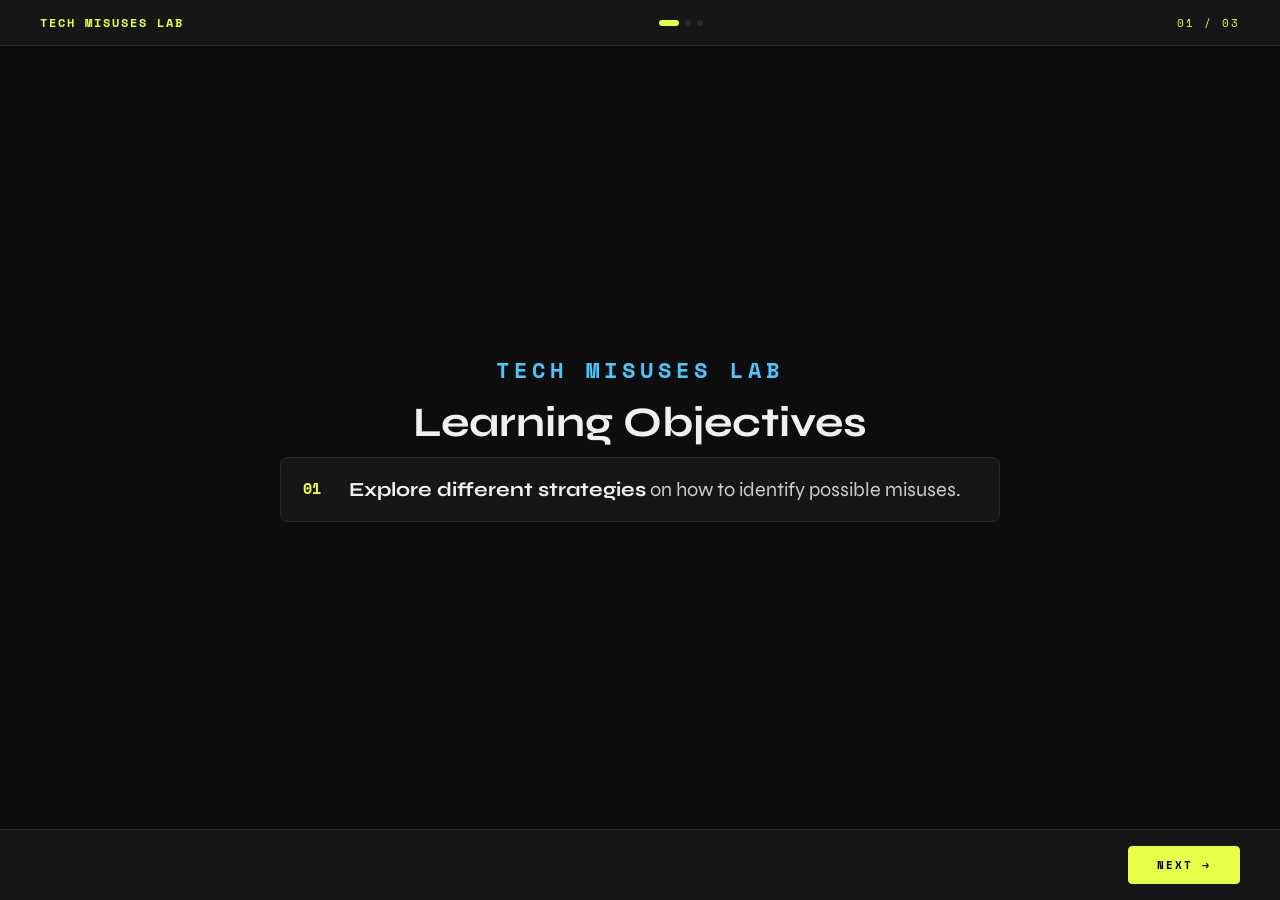
==== index.html @ bbf6848f "Merge local website updates" ====
<!DOCTYPE html>
<html lang="en">
<head>
<meta charset="UTF-8"/>
<meta name="viewport" content="width=device-width, initial-scale=1.0"/>
<title>Tech Misuses Lab</title>
<link href="https://fonts.googleapis.com/css2?family=Space+Mono:wght@400;700&family=Syne:wght@400;700;800&display=swap" rel="stylesheet"/>
<link rel="stylesheet" href="styles.css"/>
</head>
<body>

<div class="topbar">
  <div class="topbar-brand">TECH MISUSES LAB</div>
  <div class="progress-bar" id="progressBar"></div>
  <div class="slide-counter" id="slideCounter">01 / 03</div>
</div>

<div class="slides-wrapper">

  <!-- SLIDE 1: Learning Objectives -->
  <div class="slide" data-slide="1">
    <div class="tool-name">Tech Misuses Lab</div>
    <h2>Learning Objectives</h2>
    <div class="obj-list">
      <div class="obj-item">
        <div class="obj-num">01</div>
        <div class="obj-text"><strong>Explore different strategies</strong> <span>on how to identify possible misuses.</span></div>
      </div>
    </div>
  </div>

  <!-- SLIDE 2: Why This Matters -->
  <div class="slide" data-slide="2">
    <h2>Why This Matters</h2>
    <div class="why-body">
      <p style="font-size:20px;color:#ddd;line-height:1.6;margin-bottom:16px;">You are (or will be) a <strong style="color:#f0f0f0">designer of products</strong>, and at some point you will ship something into the world.</p>
      <p style="font-size:20px;color:#ddd;line-height:1.6;margin-bottom:0;">When you do, others will use it in ways you never intended, some clever, some malicious.</p>
    </div>
    <div class="why-highlight">
      This tool gives you the instinct to see misuse early, before a product ships, before an attacker finds it, and before it becomes your responsibility.
    </div>
  </div>

  <!-- SLIDE 3: Choose Device -->
  <div class="slide" data-slide="3">
    <h2>Which device do you<br>want to <span class="accent-word">explore?</span></h2>
    <div class="object-grid" id="productGrid">
      <!-- Cards are injected by loadProducts() -->
    </div>
  </div>

</div>

<div class="bottom-nav">
  <button class="nav-btn" id="prevBtn" onclick="goPrev()">← PREV</button>
  <button class="nav-btn primary" id="nextBtn" onclick="goNext()">NEXT →</button>
</div>

<script src="js/core.js"></script>
<script>
  async function loadProducts() {
    const grid = document.getElementById('productGrid');
    try {
      const res = await fetch('js/products.json');
      const data = await res.json();
      data.products.forEach(p => {
        const card = document.createElement('div');
        card.className = 'object-card';
        const iconMarkup = p.image
          ? `<img class="icon-img" src="${p.image}" alt="${p.name} icon">`
          : `<span class="icon">${p.icon}</span>`;
        card.innerHTML = `${iconMarkup}<div class="name">${p.name}</div>`;
        card.onclick = () => { window.location.href = p.file; };
        grid.appendChild(card);
      });
    } catch {
      // Fallback: hardcoded cards if fetch fails (e.g. opened as file://)
      grid.innerHTML = `
        <div class="object-card" onclick="window.location.href='products/printer.html'">
          <span class="icon">🖨️</span><div class="name">Office Printer</div>
        </div>
        <div class="object-card" onclick="window.location.href='products/airtag.html'">
          <span class="icon">📍</span><div class="name">AirTag</div>
        </div>
        <div class="object-card" onclick="window.location.href='products/genai.html'">
          <span class="icon">🤖</span><div class="name">Generative AI</div>
        </div>
        <div class="object-card" onclick="window.location.href='products/social_media.html'">
          <span class="icon">📱</span><div class="name">Social Media</div>
        </div>
        <div class="object-card" onclick="window.location.href='products/health_monitor_device.html'">
          <span class="icon">⌚</span><div class="name">Health Monitoring Devices</div>
        </div>`;
    }
  }

  loadProducts();
  initSlides(3);
  if (window.location.hash === '#slide-3') {
    goTo(3);
  }
</script>
</body>
</html>
---- styles.css ----
:root {
  --bg: #0d0d0d; --surface: #161616; --border: #2a2a2a;
  --accent: #e8ff47; --accent2: #ff4747; --accent3: #47c8ff;
  --text: #f0f0f0; --muted: #888;
}
* { box-sizing: border-box; margin: 0; padding: 0; }
body { background: var(--bg); color: var(--text); font-family: 'Syne', sans-serif; height: 100vh; display: flex; flex-direction: column; overflow: hidden; }

/* TOPBAR */
.topbar { display: flex; align-items: center; justify-content: space-between; padding: 14px 40px; border-bottom: 1px solid var(--border); background: var(--surface); flex-shrink: 0; }
.topbar-title { font-family: 'Space Mono', monospace; font-size: 11px; color: var(--muted); letter-spacing: 3px; text-transform: uppercase; }
.topbar-brand { font-family: 'Space Mono', monospace; font-size: 12px; color: var(--accent); letter-spacing: 2px; font-weight: 700; }
.slide-counter { font-family: 'Space Mono', monospace; font-size: 11px; color: var(--accent); letter-spacing: 2px; }
.progress-bar { display: flex; gap: 6px; align-items: center; }
.dot { width: 6px; height: 6px; border-radius: 50%; background: var(--border); transition: all 0.3s ease; }
.dot.active { background: var(--accent); width: 20px; border-radius: 3px; }
.dot.visited { background: var(--muted); }

/* SLIDES */
.slides-wrapper { flex: 1; overflow: hidden; position: relative; }
.slide { position: absolute; inset: 0; padding: 0 10%; display: flex; flex-direction: column; justify-content: center; align-items: center; text-align: center; opacity: 0; transform: translateX(60px); transition: all 0.45s cubic-bezier(0.4,0,0.2,1); pointer-events: none; overflow-y: auto; }
.slide.left-align { align-items: flex-start; text-align: left; }
.slide.active { opacity: 1; transform: translateX(0); pointer-events: all; }
.slide.exit { opacity: 0; transform: translateX(-60px); }

.slide-label { font-family: 'Space Mono', monospace; font-size: 11px; color: var(--accent); letter-spacing: 4px; text-transform: uppercase; margin-bottom: 20px; }
h1 { font-size: clamp(36px,5.5vw,64px); font-weight: 800; line-height: 1.05; }
h2 { font-size: clamp(24px,3.5vw,42px); font-weight: 700; line-height: 1.1; }
h3 { font-size: clamp(18px,2.5vw,28px); font-weight: 700; line-height: 1.2; }
.accent-word { color: var(--accent); }
.danger-word { color: var(--accent2); }

/* BOTTOM NAV */
.bottom-nav { display: flex; justify-content: space-between; align-items: center; padding: 16px 40px; border-top: 1px solid var(--border); background: var(--surface); flex-shrink: 0; }
.nav-btn { font-family: 'Space Mono', monospace; font-size: 11px; letter-spacing: 2px; padding: 10px 28px; border: 1px solid var(--border); background: transparent; color: var(--text); cursor: pointer; border-radius: 4px; transition: all 0.2s; }
.nav-btn:hover:not(:disabled) { border-color: var(--accent); color: var(--accent); }
.nav-btn:disabled { opacity: 0.2; cursor: not-allowed; }
.nav-btn.primary { background: var(--accent); color: #000; border-color: var(--accent); font-weight: 700; }
.nav-btn.primary:hover { background: #d4e83e; }

/* ── SLIDE 1: Learning Objectives ── */
.tool-name {
  font-family: 'Space Mono', monospace;
  font-size: 22px; letter-spacing: 5px; color: var(--accent3);
  text-transform: uppercase; margin-bottom: 14px; font-weight: 700;
}
.slide-label-large { font-family: 'Space Mono', monospace; font-size: 18px; color: var(--accent); letter-spacing: 4px; text-transform: uppercase; margin-bottom: 28px; font-weight: 700; }
.obj-list { display: flex; flex-direction: column; gap: 14px; max-width: 720px; margin-top: 10px; width: 100%; }
.obj-item { display: flex; gap: 18px; align-items: flex-start; padding: 16px 22px; background: var(--surface); border: 1px solid var(--border); border-radius: 8px; text-align: left; }
.obj-num { font-family: 'Space Mono', monospace; font-size: 15px; font-weight: 700; color: var(--accent); min-width: 28px; padding-top: 3px; }
.obj-text { font-size: 20px; color: #ccc; line-height: 1.55; }
.obj-text strong { color: var(--text); }

/* ── SLIDE 2: Why This Matters ── */
.why-box { max-width: 700px; text-align: center; }
.why-body { font-size: 19px; line-height: 1.75; color: #ccc; margin-top: 28px; max-width: 700px; }
.why-body strong { color: var(--text); }
.why-highlight { margin-top: 32px; padding: 26px 32px; border: 1px solid rgba(232,255,71,0.3); background: #131600; border-radius: 8px; font-size: 20px; line-height: 1.75; color: #ddd; max-width: 700px; }
.why-highlight strong { color: var(--accent); }

/* ── SLIDE 3: Choose Device ── */
.mission-box { margin-top: 24px; padding: 22px 28px; border-left: 3px solid var(--accent3); background: #0d1219; border-radius: 0 8px 8px 0; max-width: 680px; width: 100%; text-align: left; }
.mission-label { font-family: 'Space Mono', monospace; font-size: 12px; color: var(--accent3); letter-spacing: 3px; margin-bottom: 12px; }
.mission-points { list-style: none; display: flex; flex-direction: column; gap: 10px; }
.mission-points li { font-size: 18px; color: #ccc; display: flex; gap: 10px; align-items: flex-start; }
.mission-points li::before { content: '→'; color: var(--accent3); font-family: 'Space Mono', monospace; flex-shrink: 0; }
.object-grid { display: flex; flex-wrap: wrap; gap: 24px; margin-top: 40px; justify-content: center; }
.object-card { border: 1px solid var(--border); background: var(--surface); border-radius: 14px; padding: 42px 36px; cursor: pointer; transition: all 0.25s ease; text-align: center; position: relative; overflow: hidden; width: 260px; min-height: 220px; display: grid; grid-template-rows: 76px auto; align-content: center; align-items: center; justify-items: center; row-gap: 18px; }
.object-card:hover { border-color: var(--accent); transform: translateY(-4px); background: #1e1e1e; }
.object-card.selected { border-color: var(--accent); background: #1e1e00; }
.object-card .icon { font-size: 56px; line-height: 1; display: flex; align-items: center; justify-content: center; }
.object-card .icon-img { width: 64px; height: 64px; object-fit: cover; border-radius: 14px; display: block; }
.object-card .name { font-size: 18px; font-weight: 700; line-height: 1.2; }
.object-card .tag { margin-top: 8px; font-size: 10px; font-family: 'Space Mono', monospace; color: var(--muted); }
.object-card .soon { position: absolute; top: 12px; right: 12px; font-size: 16px; background: var(--border); padding: 3px 8px; border-radius: 3px; font-family: 'Space Mono', monospace; }
.select-btn { margin-top: 28px; background: var(--accent); color: #000; font-family: 'Space Mono', monospace; font-size: 13px; font-weight: 700; letter-spacing: 2px; padding: 15px 36px; border: none; cursor: pointer; transition: all 0.2s; border-radius: 5px; }
.select-btn:hover { background: #d4e83e; transform: translateY(-1px); }

/* ── SLIDE 4: Components ── */
.purpose-box { border-left: 3px solid var(--accent); padding: 15px 20px; background: #161600; margin: 18px 0 20px; font-size: 16px; line-height: 1.7; color: #ccc; max-width: 820px; border-radius: 0 6px 6px 0; width: 100%; }
.printer-image { max-width: 820px; width: 100%; border-radius: 8px; border: 1px solid var(--border); margin-top: 4px; object-fit: contain; max-height: 340px; }
.img-placeholder { max-width: 820px; width: 100%; height: 300px; border: 2px dashed var(--border); border-radius: 8px; display: flex; align-items: center; justify-content: center; flex-direction: column; gap: 10px; color: var(--muted); font-family: 'Space Mono', monospace; font-size: 12px; letter-spacing: 2px; margin-top: 4px; }

/* ── SLIDE 5: Quiz 1 ── */
.quiz-wrap { display: flex; flex-direction: column; align-items: center; width: 100%; max-width: 700px; }
.quiz-heading { font-size: clamp(22px,3.5vw,40px); font-weight: 800; line-height: 1.15; text-align: center; margin-bottom: 14px; }
.quiz-q { font-size: 18px; color: #bbb; margin-bottom: 26px; line-height: 1.55; text-align: center; max-width: 580px; }
.options-grid { display: flex; flex-direction: column; gap: 12px; width: 100%; }
.option-btn { padding: 18px 24px; background: var(--surface); border: 2px solid var(--border); color: var(--text); font-family: 'Syne', sans-serif; font-size: 17px; font-weight: 600; text-align: left; cursor: pointer; border-radius: 8px; transition: all 0.25s; display: flex; align-items: center; gap: 16px; }
.option-btn:hover:not(:disabled) { border-color: var(--accent3); background: #0d1a1f; }
.option-btn.correct { border-color: var(--accent); background: #1a1e00; color: var(--accent); }
.option-btn.wrong { border-color: var(--accent2); background: #1a0000; color: var(--accent2); }
.option-letter { font-family: 'Space Mono', monospace; font-size: 14px; color: var(--muted); min-width: 24px; }
.feedback-box { margin-top: 16px; padding: 15px 20px; border-radius: 8px; font-size: 15px; line-height: 1.6; width: 100%; display: none; }
.feedback-box.show { display: block; }
.feedback-box.correct-fb { background: #1a1e00; border: 1px solid var(--accent); color: var(--accent); }
.feedback-box.wrong-fb { background: #1a0000; border: 1px solid var(--accent2); color: #ff8888; }

/* ── SLIDE 6: Story 1 ── */
.story-wrap { max-width: 800px; width: 100%; text-align: left; }
.story-intro { font-size: 18px; color: #aaa; margin-top: 12px; margin-bottom: 22px; line-height: 1.6; }
.attack-card { display: flex; flex-direction: column; gap: 10px; }
.attack-block { padding: 20px 26px; border-radius: 8px; border-left: 4px solid transparent; }
.attack-block.setup { background: #0d1219; border-color: var(--accent3); }
.attack-block.payload { background: #1a0d0d; border-color: var(--accent2); }
.attack-block.result { background: #0d1200; border-color: var(--accent); }
.attack-tag { font-family: 'Space Mono', monospace; font-size: 11px; letter-spacing: 3px; text-transform: uppercase; margin-bottom: 9px; }
.attack-block.setup .attack-tag { color: var(--accent3); }
.attack-block.payload .attack-tag { color: var(--accent2); }
.attack-block.result .attack-tag { color: var(--accent); }
.attack-block p { font-size: 16px; color: #ccc; line-height: 1.65; }
.attack-block p code { color: var(--accent3); background: #0d0d0d; padding: 2px 8px; border-radius: 4px; font-family: 'Space Mono', monospace; }
.attack-block p strong.bad { color: #ff8888; }

/* ── SLIDE 7: Teaser ── */
.teaser-big { font-size: clamp(38px,5.5vw,68px); font-weight: 800; line-height: 1.05; margin: 20px 0 24px; text-align: center; }
.teaser-sub { font-size: 18px; color: var(--muted); max-width: 520px; line-height: 1.75; text-align: center; }
.hint-box { margin-top: 32px; padding: 18px 26px; border: 1px dashed rgba(232,255,71,0.4); border-radius: 8px; font-family: 'Space Mono', monospace; font-size: 14px; color: var(--muted); max-width: 540px; text-align: center; }
.hint-box span { color: var(--accent); }

/* ── SLIDE 9: Story 2 ── */
.cbs-highlight { margin-top: 14px; padding: 15px 20px; background: #0a0a0a; border: 1px solid #333; border-radius: 8px; font-size: 15px; color: #999; line-height: 1.7; }
.cbs-highlight strong { color: var(--accent); }

/* ── SLIDE 10: Fix ── */
.think-grid { display: grid; grid-template-columns: 1fr 1fr; gap: 16px; max-width: 800px; width: 100%; margin-top: 26px; }
.think-card { padding: 20px 22px; border: 1px solid var(--border); border-radius: 10px; background: var(--surface); text-align: left; }
.think-card.good { border-color: rgba(232,255,71,0.3); background: #131600; }
.think-card.wasteful { border-color: rgba(255,150,0,0.3); background: #150a00; }
.think-title { font-family: 'Space Mono', monospace; font-size: 11px; letter-spacing: 3px; text-transform: uppercase; margin-bottom: 10px; }
.think-card.good .think-title { color: var(--accent); }
.think-card.wasteful .think-title { color: #ff9600; }
.think-card p { font-size: 15px; color: #bbb; line-height: 1.65; }

/* ── SLIDE 11: Learnings ── */
.learning-list { display: flex; flex-direction: column; gap: 10px; max-width: 700px; width: 100%; margin-top: 24px; text-align: left; }
.learning-item { display: flex; gap: 20px; align-items: center; padding: 15px 20px; background: var(--surface); border: 1px solid var(--border); border-radius: 8px; animation: fadeUp 0.4s ease both; }
@keyframes fadeUp { from { opacity:0; transform:translateY(10px); } to { opacity:1; transform:translateY(0); } }
.learning-num { font-family: 'Space Mono', monospace; font-size: 15px; font-weight: 700; color: var(--accent); min-width: 28px; flex-shrink: 0; }
.learning-text { font-size: 16px; color: var(--text); font-weight: 700; flex: 1; line-height: 1.3; }
.star-row { display: flex; gap: 5px; flex-shrink: 0; }
.star { font-size: 22px; cursor: pointer; color: var(--border); transition: color 0.15s, transform 0.1s; line-height: 1; color: #ffffff9e;} /*Set star color here*/
.star:hover { transform: scale(1.2); }
.star.filled { color: var(--accent); }

/* ── SLIDE 12: Finish ── */
.finish-wrap { max-width: 700px; text-align: center; }
.finish-body { font-size: 18px; color: #ccc; line-height: 1.75; margin-top: 24px; }
.finish-body strong { color: var(--text); }
.finish-card { margin-top: 28px; padding: 22px 28px; border: 1px solid rgba(232,255,71,0.3); background: #131600; border-radius: 10px; font-size: 17px; color: #ccc; line-height: 1.7; }
.finish-card strong { color: var(--accent); }

.slide::-webkit-scrollbar { width: 4px; }
.slide::-webkit-scrollbar-thumb { background: var(--border); border-radius: 2px; }

/* ── Quiz side-panel image preview ── */
.quiz-layout { display: flex; flex-direction: row; width: 100%; max-width: 1160px; gap: 48px; align-items: flex-start; text-align: left; }
.quiz-left { flex: 0 0 460px; display: flex; flex-direction: column; }
.quiz-heading { font-size: clamp(20px,2.8vw,34px); font-weight: 800; line-height: 1.15; margin-bottom: 14px; }
.quiz-q { font-size: 20px; color: #bbb; margin-bottom: 22px; line-height: 1.55; max-width: 100%; }
.quiz-right {
  flex: 1;
  display: flex;
  flex-direction: column;
  align-items: center;
  justify-content: center;
  min-height: 460px;
  background: var(--surface);
  border: 1px solid var(--border);
  border-radius: 14px;
  padding: 28px 24px;
  transition: border-color 0.25s, background 0.25s;
  gap: 20px;
}
.quiz-right.active { border-color: var(--accent3); background: #0a1419; }
.quiz-img-item { display: flex; flex-direction: column; align-items: center; gap: 12px; width: 100%; }
.quiz-img-item img { width: 100%; max-height: 420px; object-fit: contain; border-radius: 10px; border: 1px solid var(--border); background: #0d0d0d; transition: opacity 0.2s; }
.quiz-img-label { font-family: 'Space Mono', monospace; font-size: 10px; color: var(--accent3); letter-spacing: 3px; text-transform: uppercase; text-align: center; }

/* ── SLIDE 5: Component Drag & Drop ── */
.drag-drop-container { width: 100%; max-width: 1200px; display: flex; gap: 48px; align-items: flex-start; }
.drag-drop-left { flex: 1; display: flex; flex-direction: column; }
.drag-drop-right { flex: 1; display: flex; flex-direction: column; }
.component-label { font-family: 'Space Mono', monospace; font-size: 12px; color: var(--accent); letter-spacing: 2px; text-transform: uppercase; margin-bottom: 16px; }
.components-pool { display: flex; flex-wrap: wrap; gap: 12px; min-height: 200px; padding: 16px; background: var(--surface); border: 2px dashed var(--border); border-radius: 8px; }
.draggable-component { padding: 14px 18px; background: var(--accent); color: #000; border-radius: 6px; cursor: grab; user-select: none; font-weight: 600; font-size: 14px; font-family: 'Syne', sans-serif; transition: all 0.2s; flex-shrink: 0; }
.draggable-component:active { cursor: grabbing; }
.draggable-component.dragging { opacity: 0.6; }
.drop-zones { display: flex; flex-direction: column; gap: 12px; }
.drop-zone { min-height: 56px; padding: 14px 18px; border: 2px dashed var(--border); border-radius: 8px; background: transparent; display: flex; align-items: center; justify-content: center; font-family: 'Space Mono', monospace; font-size: 13px; color: var(--muted); transition: all 0.3s; position: relative; }
.drop-zone.active { border-color: var(--accent3); background: rgba(71,200,255,0.05); }
.drop-zone.filled { border-color: var(--accent); background: rgba(232,255,71,0.05); }
.dropped-item { padding: 10px 16px; background: var(--accent); color: #000; border-radius: 6px; font-weight: 600; font-size: 14px; display: flex; align-items: center; gap: 8px; }
.dropped-item .remove-btn { margin-left: auto; cursor: pointer; font-weight: 700; background: rgba(0,0,0,0.3); padding: 0 6px; border-radius: 3px; }
.drag-drop-footer { margin-top: 24px; display: flex; gap: 12px; }
.check-btn { background: var(--accent); color: #000; padding: 12px 32px; border: none; border-radius: 6px; cursor: pointer; font-weight: 700; font-family: 'Space Mono', monospace; font-size: 13px; letter-spacing: 2px; transition: all 0.2s; }
.check-btn:hover:not(:disabled) { background: #d4e83e; transform: translateY(-2px); }
.check-btn:disabled { opacity: 0.4; cursor: not-allowed; }
.reset-btn { background: transparent; color: var(--text); padding: 12px 32px; border: 1px solid var(--border); border-radius: 6px; cursor: pointer; font-weight: 700; font-family: 'Space Mono', monospace; font-size: 13px; letter-spacing: 2px; transition: all 0.2s; }
.reset-btn:hover { border-color: var(--accent); color: var(--accent); }
.results-panel { margin-top: 32px; display: none; padding: 24px; border-radius: 8px; font-size: 16px; line-height: 1.7; }
.results-panel.show { display: block; }
.results-panel.success { border: 1px solid var(--accent); background: #1a1e00; color: var(--accent); }
.results-panel.incomplete { border: 1px solid rgba(255,71,71,0.3); background: #1a0000; color: #ff8888; }
.result-item { display: flex; gap: 12px; align-items: center; margin-top: 10px; padding: 10px; background: rgba(0,0,0,0.3); border-radius: 4px; font-size: 14px; }
.result-item.correct { color: var(--accent); }
.result-item.incorrect { color: #ff8888; }
.result-icon { font-size: 18px; flex-shrink: 0; }

/* ── Image-based Drag & Drop ── */
.image-drag-container {
  width: 100%;
  max-width: 1100px;
  display: flex;
  gap: 40px;
  align-items: center;
  justify-content: center;
  margin: 0 auto;
}
.printer-pool {
  flex: 1;
  display: flex;
  flex-direction: column;
  align-items: center;
  gap: 20px;
}
.printer-canvas {
  position: relative;
  display: inline-block;
  width: 100%;
  max-width: 600px;
}
.printer-canvas img { display: block; width: 100%; height: auto; border-radius: 8px; border: 1px solid var(--border); }
.highlight-overlay {
  position: absolute;
  inset: 0;
  width: 100%;
  height: 100%;
  object-fit: contain;
  border: none;
  background: transparent;
  pointer-events: none;
  opacity: 0;
  transition: opacity 0.2s ease;
  z-index: 1;
}
.highlight-overlay.show { opacity: 1; }
.components-sidebar {
  flex: 0 0 300px;
  background: var(--surface);
  padding: 20px;
  border-radius: 12px;
  border: 1px solid var(--border);
}
.sidebar-label { font-family: 'Space Mono', monospace; font-size: 12px; color: var(--accent); letter-spacing: 2px; text-transform: uppercase; margin-bottom: 16px; }
.component-list {
  display: flex;
  flex-direction: column;
  gap: 8px;
}
.drop-overlay { position: absolute; cursor: pointer; transition: all 0.2s; border: 2px solid transparent; background: rgba(232,255,71,0.05); border-radius: 4px; z-index: 2; }
.drop-overlay:hover { background: rgba(232,255,71,0.15); border-color: var(--accent3); z-index: 3; }
.drop-overlay.filled { background: rgba(232,255,71,0.25); border-color: var(--accent); }
.drop-overlay::before { content: ''; position: absolute; top: 0; left: 0; right: 0; bottom: 0; background: #000; border-radius: 4px; transition: opacity 0.4s ease; opacity: 1; pointer-events: none; }
.drop-overlay.correct::before { opacity: 0; }
.component-label-overlay { position: absolute; font-family: 'Space Mono', monospace; font-size: 11px; color: var(--accent); letter-spacing: 1px; text-transform: uppercase; white-space: nowrap; pointer-events: none; opacity: 0; transition: opacity 0.3s ease; z-index: 2; }
/* .drop-overlay:hover .component-label-overlay { opacity: 0.6; } */
.drop-overlay.correct .component-label-overlay { opacity: 1; }
.placed-component { padding: 12px 14px; background: var(--accent); color: #000; border-radius: 6px; cursor: grab; user-select: none; font-weight: 600; font-size: 13px; font-family: 'Syne', sans-serif; transition: all 0.2s; display: flex; justify-content: space-between; align-items: center; }
.placed-component:active { cursor: grabbing; }
.placed-component.placed { display: none; }
.placed-component.error { background: #ff4747 !important; }
.placed-component.correct-placed { background: #000 !important; color: #666; cursor: default; }
.placed-component.correct-placed .remove-badge { display: none; }
@keyframes pulse-red { 0%, 100% { background: #ff4747; } 50% { background: #ff8888; } }
.flash-error { animation: flash-screen 0.6s ease-in-out; }
@keyframes flash-screen { 0% { background: rgba(255, 71, 71, 0.2); } 50% { background: rgba(255, 71, 71, 0.05); } 100% { background: transparent; } }
.flash-success { animation: flash-screen-green 0.6s ease-in-out; }
@keyframes flash-screen-green { 0% { background: rgba(71, 255, 150, 0.2); } 50% { background: rgba(71, 255, 150, 0.05); } 100% { background: transparent; } }
.completion-message { display: none; position: absolute; top: 50%; left: 50%; transform: translate(-50%, -50%); background: var(--accent); color: #000; padding: 40px 60px; border-radius: 12px; font-size: 36px; font-weight: 800; letter-spacing: 2px; z-index: 1000; animation: pop-in 0.4s cubic-bezier(0.34, 1.56, 0.64, 1); }
.completion-message.show { display: block; }
@keyframes pop-in { from { transform: translate(-50%, -50%) scale(0.6); opacity: 0; } to { transform: translate(-50%, -50%) scale(1); opacity: 1; } }

/* ══════════════════════════════════════════════════════════════ */
/* GENAI SPECIFIC STYLES */
/* ══════════════════════════════════════════════════════════════ */

/* Persona Cards */
.persona-cards { display: flex; flex-wrap: wrap; gap: 10px; justify-content: center; margin-bottom: 32px; }
.persona-card {
  background: var(--accent);
  color: #000;
  padding: 8px 18px;
  font-size: 12px;
  font-weight: 900;
  letter-spacing: 1px;
  cursor: grab;
  user-select: none;
  border-radius: 4px;
  transition: all 0.2s;
}
.persona-card:hover { transform: translateY(-2px); box-shadow: 0 8px 16px rgba(232,255,71,0.2); }
.persona-card:active { cursor: grabbing; }
.persona-card.dragging { opacity: 0.6; }

/* Drop Zones */
.drop-zones { display: flex; gap: 20px; width: 100%; justify-content: center; max-width: 800px; margin: 0 auto; }
.drop-zone {
  flex: 1;
  border: 1px dashed var(--muted);
  min-height: 120px;
  padding: 16px;
  display: flex;
  flex-direction: column;
  gap: 8px;
  border-radius: 6px;
  transition: all 0.2s;
}
.drop-zone .zone-label { font-size: 10px; letter-spacing: 2px; color: var(--muted); text-transform: uppercase; margin-bottom: 8px; font-family: 'Space Mono', monospace; }
.drop-zone.everyday { border-color: #333; }
.drop-zone.risky { border-color: var(--accent2); }
.drop-zone.risky .zone-label { color: var(--accent2); }
.drop-zone.active { background: rgba(232,255,71,0.05); border-color: var(--accent); }
.drop-zone.active.risky { background: rgba(255,71,71,0.05); border-color: var(--accent2); }

/* Rank Items */
.rank-list { display: flex; flex-direction: column; gap: 10px; max-width: 440px; }
.rank-item {
  background: var(--surface);
  border: 1px solid var(--border);
  padding: 14px 20px;
  display: flex;
  align-items: center;
  gap: 16px;
  cursor: grab;
  border-radius: 6px;
  transition: all 0.2s;
}
.rank-item:hover { border-color: var(--accent); transform: translateX(4px); }
.rank-item:active { cursor: grabbing; }
.rank-handle { color: var(--muted); font-size: 16px; }
.rank-label { font-size: 13px; font-family: 'Syne', sans-serif; flex: 1; }
.rank-hint { font-size: 10px; color: var(--muted); letter-spacing: 1px; font-family: 'Syne', sans-serif; }

/* Option styling for GenAI quizzes */
.option {
  background: var(--surface);
  border: 1px solid var(--border);
  padding: 14px 18px;
  margin-bottom: 10px;
  font-size: 13px;
  font-family: 'Syne', sans-serif;
  cursor: pointer;
  display: flex;
  gap: 14px;
  align-items: center;
  transition: border-color 0.15s;
  border-radius: 6px;
}
.option:hover { border-color: var(--accent); }
.option.correct { border-color: var(--accent); background: #1a1e00; }
.option.wrong { border-color: var(--accent2); opacity: 0.5; }
.option .opt-key { color: var(--muted); font-size: 11px; font-weight: 900; flex-shrink: 0; }

/* News Card */
.news-card {
  background: #fff;
  color: #111;
  max-width: 500px;
  padding: 24px 28px;
  font-family: Georgia, serif;
  border-radius: 6px;
}
.news-source { font-size: 10px; color: #888; letter-spacing: 1px; text-transform: uppercase; margin-bottom: 8px; font-family: 'Space Mono', monospace; }
.news-title { font-size: 22px; font-weight: 900; line-height: 1.2; margin-bottom: 6px; font-family: 'Arial Black', sans-serif; }
.news-byline { font-size: 11px; color: #666; margin-bottom: 14px; font-family: 'Space Mono', monospace; }
.news-body { font-size: 13px; line-height: 1.6; color: #333; }

/* Utility */
.body-text { font-size: 16px; color: var(--muted); line-height: 1.6; font-family: 'Syne', sans-serif; }
.quiz-sub { font-size: 16px; color: #bbb; margin-bottom: 22px; line-height: 1.55; }

/* Mode Content Conditional Display (legacy — kept for compatibility) */
.mode-content { display: none !important; }
.mode-content.active { display: flex !important; }
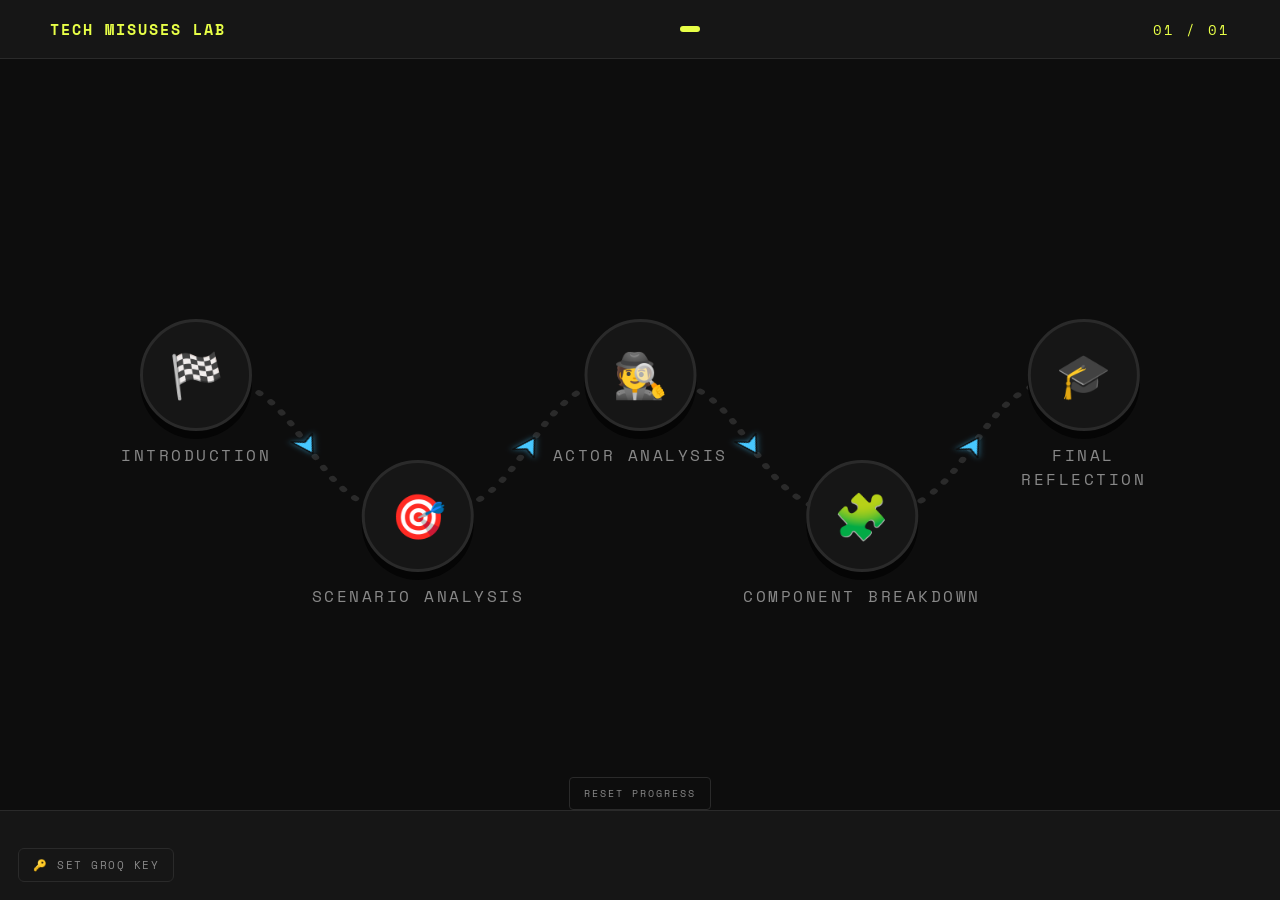
==== commit c948c864: "Restore point: scaling, celebration animation, real accuracy tracking Width / typography (styles.css" ====
--- a/index.html
+++ b/index.html
@@ -4,7 +4,8 @@
 <meta charset="UTF-8"/>
 <meta name="viewport" content="width=device-width, initial-scale=1.0"/>
 <title>Tech Misuses Lab</title>
-<link href="https://fonts.googleapis.com/css2?family=Space+Mono:wght@400;700&family=Syne:wght@400;700;800&display=swap" rel="stylesheet"/>
+<link rel="icon" href="data:image/svg+xml,<svg xmlns=%22http://www.w3.org/2000/svg%22 viewBox=%220 0 100 100%22><text y=%22.9em%22 font-size=%2290%22>🧪</text></svg>"/>
+<link href="https://fonts.googleapis.com/css2?family=Space+Mono:wght@400;700&family=Inter:wght@400;500;600;700;800&display=swap" rel="stylesheet"/>
 <link rel="stylesheet" href="styles.css"/>
 </head>
 <body>
@@ -12,43 +13,82 @@
 <div class="topbar">
   <div class="topbar-brand">TECH MISUSES LAB</div>
   <div class="progress-bar" id="progressBar"></div>
-  <div class="slide-counter" id="slideCounter">01 / 03</div>
+  <div class="slide-counter" id="slideCounter">01 / 01</div>
 </div>
 
 <div class="slides-wrapper">
 
-  <!-- SLIDE 1: Learning Objectives -->
+  <!-- SLIDE 1: Path home -->
   <div class="slide" data-slide="1">
-    <div class="tool-name">Tech Misuses Lab</div>
-    <h2>Learning Objectives</h2>
-    <div class="obj-list">
-      <div class="obj-item">
-        <div class="obj-num">01</div>
-        <div class="obj-text"><strong>Explore different strategies</strong> <span>on how to identify possible misuses.</span></div>
-      </div>
-    </div>
-  </div>
-
-  <!-- SLIDE 2: Why This Matters -->
-  <div class="slide" data-slide="2">
-    <h2>Why This Matters</h2>
-    <div class="why-body">
-      <p style="font-size:20px;color:#ddd;line-height:1.6;margin-bottom:16px;">You are (or will be) a <strong style="color:#f0f0f0">designer of products</strong>, and at some point you will ship something into the world.</p>
-      <p style="font-size:20px;color:#ddd;line-height:1.6;margin-bottom:0;">When you do, others will use it in ways you never intended, some clever, some malicious.</p>
-    </div>
-    <div class="why-highlight">
-      This tool gives you the instinct to see misuse early, before a product ships, before an attacker finds it, and before it becomes your responsibility.
-    </div>
-  </div>
-
-  <!-- SLIDE 3: Choose Device -->
-  <div class="slide" data-slide="3">
-    <h2>Which device do you<br>want to <span class="accent-word">explore?</span></h2>
+    <h2 id="chooseHeading">Which device do you<br>want to <span class="accent-word">explore?</span></h2>
     <div class="object-grid" id="productGrid">
       <!-- Cards are injected by loadProducts() -->
     </div>
+    <!-- Path UI (hidden unless ?path=1 / localStorage flag) -->
+    <div class="path-wrap" id="pathWrap" hidden></div>
+    <!-- Levels UI (hidden unless ?path=levels) -->
+    <div class="levels-wrap" id="levelsWrap" hidden></div>
+    <!-- Duolingo-style UI (hidden unless ?path=duolingo) -->
+    <div class="duo-wrap" id="duoWrap" hidden></div>
+    <button class="path-reset" id="pathReset" onclick="resetPathProgress()" hidden>Reset progress</button>
   </div>
 
+</div>
+
+<!-- Groq API key (optional, for the final reflection's auto-grading) -->
+<button id="apiKeyBtn"
+        onclick="openApiKeyModal()"
+        style="position:fixed; bottom:18px; left:18px; z-index:50;
+               padding:8px 14px; background:var(--surface); color:var(--muted);
+               border:1px solid var(--border); border-radius:6px;
+               font-family:'Space Mono',monospace; font-size:11px;
+               letter-spacing:1.5px; cursor:pointer; text-transform:uppercase;">
+  🔑 <span id="apiKeyStatus">Set Groq key</span>
+</button>
+
+<div id="apiKeyModal"
+     style="position:fixed; inset:0; z-index:100; background:rgba(0,0,0,0.7);
+            display:none; align-items:center; justify-content:center;">
+  <div style="background:#0f0f0f; border:1px solid var(--border); border-radius:10px;
+              padding:28px 30px; max-width:520px; width:90%;
+              box-shadow:0 30px 60px rgba(0,0,0,0.5);">
+    <h3 style="margin:0 0 8px; font-family:'Inter',sans-serif;">Groq API key <span style="color:var(--muted); font-weight:400; font-size:14px;">- optional</span></h3>
+    <p style="font-size:14px; color:var(--muted); line-height:1.6; margin:0 0 16px;">
+      Used only to give feedback on your written answers in the final reflection.
+      Stored in this browser's localStorage. Never sent anywhere except Groq.
+      Get a free key at <a href="https://console.groq.com/keys" target="_blank" style="color:var(--accent);">console.groq.com/keys</a>.
+      Without a key, the reflection still works; you just won't get auto-feedback.
+    </p>
+    <input type="password" id="apiKeyInput" placeholder="gsk_…"
+           style="width:100%; padding:12px 14px; background:#0a0a0a;
+                  border:1px solid var(--border); border-radius:6px;
+                  color:#f0f0f0; font-family:'Space Mono',monospace;
+                  font-size:14px; box-sizing:border-box;"/>
+    <div style="display:flex; gap:10px; margin-top:16px; justify-content:flex-end;">
+      <button onclick="clearApiKey()"
+              style="padding:9px 16px; background:transparent; color:var(--muted);
+                     border:1px solid var(--border); border-radius:6px;
+                     font-family:'Space Mono',monospace; font-size:11px;
+                     letter-spacing:1.5px; cursor:pointer; text-transform:uppercase;">
+        Clear
+      </button>
+      <button onclick="closeApiKeyModal()"
+              style="padding:9px 16px; background:transparent; color:var(--muted);
+                     border:1px solid var(--border); border-radius:6px;
+                     font-family:'Space Mono',monospace; font-size:11px;
+                     letter-spacing:1.5px; cursor:pointer; text-transform:uppercase;">
+        Cancel
+      </button>
+      <button onclick="saveApiKey()"
+              style="padding:9px 16px; background:var(--accent); color:#000;
+                     border:none; border-radius:6px;
+                     font-family:'Space Mono',monospace; font-size:11px;
+                     font-weight:700; letter-spacing:1.5px; cursor:pointer;
+                     text-transform:uppercase;">
+        Save
+      </button>
+    </div>
+  </div>
 </div>
 
 <div class="bottom-nav">
@@ -58,6 +98,33 @@
 
 <script src="js/core.js"></script>
 <script>
+  /* ── Home mode flag ──
+     Default: grid. Activate alternate homes via URL param (persisted in localStorage):
+       index.html?path=1       → serpentine path
+       index.html?path=levels  → level cards (click a level to pick one of two options)
+       index.html?path=0       → grid (clears flag) */
+  (function() {
+    const params = new URLSearchParams(window.location.search);
+    if (params.has('path')) {
+      const v = params.get('path');
+      try {
+        if (v === '0' || v === '') localStorage.removeItem('home_path');
+        else localStorage.setItem('home_path', v);
+      } catch (e) {}
+    }
+  })();
+  function homeMode() {
+    try {
+      const v = localStorage.getItem('home_path');
+      if (v === '1') return 'serpentine';
+      if (v === 'levels') return 'levels';
+      if (v === 'duolingo') return 'duolingo';
+      if (v === '0') return 'grid';
+    } catch (e) {}
+    return 'duolingo';
+  }
+
+  /* ── Default home: grid of all products ── */
   async function loadProducts() {
     const grid = document.getElementById('productGrid');
     try {
@@ -80,7 +147,10 @@
           <span class="icon">🖨️</span><div class="name">Office Printer</div>
         </div>
         <div class="object-card" onclick="window.location.href='products/airtag.html'">
-          <span class="icon">📍</span><div class="name">AirTag</div>
+          <span class="icon"></span><div class="name">AirTag</div>
+        </div>
+        <div class="object-card" onclick="window.location.href='products/self_driving.html'">
+          <span class="icon">🚗</span><div class="name">Self-driving vehicle</div>
         </div>
         <div class="object-card" onclick="window.location.href='products/genai.html'">
           <span class="icon">🤖</span><div class="name">Generative AI</div>
@@ -94,11 +164,504 @@
     }
   }
 
-  loadProducts();
-  initSlides(3);
-  if (window.location.hash === '#slide-3') {
-    goTo(3);
-  }
+  /* ── Path structure ──
+     Five levels: intro (solo), three product pairs, final reflection (solo).
+     Completion is tracked in localStorage as 'completed:<id>'. */
+  const LEVEL_GROUPS = [
+    {
+      solo: true,
+      label: 'Introduction',
+      icon: '🏁',
+      node: { id: 'intro', name: 'Introduction', icon: '🏁', file: 'products/intro.html' }
+    },
+    {
+      label: 'Scenario Analysis',
+      icon: '🎯',
+      nodes: [
+        { id: 'airtag',       name: 'AirTag',               icon: '',     file: 'products/airtag.html' },
+        { id: 'self_driving', name: 'Self-driving vehicle', icon: '🚗', file: 'products/self_driving.html' }
+      ]
+    },
+    {
+      label: 'Actor Analysis',
+      icon: '🕵️',
+      nodes: [
+        { id: 'genai',        name: 'Generative AI', icon: '🤖', file: 'products/genai.html' },
+        { id: 'social_media', name: 'Social Media',  icon: '📱', file: 'products/social_media.html' }
+      ]
+    },
+    {
+      label: 'Component Breakdown',
+      icon: '🧩',
+      nodes: [
+        { id: 'printer',               name: 'Office Printer',            icon: '🖨️', file: 'products/printer.html' },
+        { id: 'health_monitor_device', name: 'Health Monitoring Devices', icon: '⌚',           file: 'products/health_monitor_device.html' }
+      ]
+    },
+    {
+      solo: true,
+      label: 'Final reflection',
+      icon: '🎓',
+      node: { id: 'final', name: 'Final reflection', icon: '🎓', file: 'products/meta_learning.html' }
+    }
+  ];
+
+  // Legacy flat list used by the (feature-flagged) serpentine + reset routines.
+  const PATH_NODES = LEVEL_GROUPS.flatMap(g => g.solo ? [g.node] : g.nodes);
+  const NODES_PER_LEVEL = 2;
+
+  // DEBUG: when true, every level is unlocked regardless of completion state.
+  // Flip back to false (or remove) before shipping.
+  const DEBUG_UNLOCK_ALL = true;
+
+  function isCompleted(id) {
+    try { return localStorage.getItem('completed:' + id) === '1'; } catch (e) { return false; }
+  }
+
+  function renderPath() {
+    const wrap = document.getElementById('pathWrap');
+    wrap.innerHTML = '';
+
+    // Level gating: a level is unlocked if every prior level had any node completed.
+    const numLevels = Math.ceil(PATH_NODES.length / NODES_PER_LEVEL);
+    const levelUnlocked = [true];
+    for (let lvl = 1; lvl < numLevels; lvl++) {
+      const prevSlice = PATH_NODES.slice((lvl - 1) * NODES_PER_LEVEL, lvl * NODES_PER_LEVEL);
+      const prevDone = prevSlice.some(n => !n.locked && isCompleted(n.id));
+      levelUnlocked[lvl] = DEBUG_UNLOCK_ALL || (levelUnlocked[lvl - 1] && prevDone);
+    }
+    function nodeUnlocked(idx) { return levelUnlocked[Math.floor(idx / NODES_PER_LEVEL)]; }
+
+    // Geometry. Container is ~480px wide; nodes alternate ±64px around the centerline.
+    const W = 480;
+    const STRIDE = 100;     // vertical distance between nodes
+    const PAD_TOP = 70;
+    const OFFSET = 64;      // horizontal swing from centerline
+    const NODE_R = 48;      // node radius (matches CSS .path-node-btn 96px)
+
+    const positions = PATH_NODES.map((_, i) => ({
+      x: W / 2 + (i % 2 === 0 ? -OFFSET : OFFSET),
+      y: PAD_TOP + i * STRIDE
+    }));
+    const H = PAD_TOP + (PATH_NODES.length - 1) * STRIDE + 110; // include space for label below last
+
+    // Build SVG cubic-bezier path through all nodes.
+    // Control-point Y is offset from each anchor by `CURVE * dy`, so the curve scales
+    // sensibly when STRIDE changes. CURVE = 0.5 reproduces the old midpoint behavior;
+    // smaller values pull the curve tighter to a straight line, larger ones bulge it.
+    const CURVE = 0.8;
+    function buildD(points) {
+      if (!points.length) return '';
+      let d = `M ${points[0].x} ${points[0].y}`;
+      for (let i = 1; i < points.length; i++) {
+        const p0 = points[i - 1], p1 = points[i];
+        const dy = p1.y - p0.y;
+        d += ` C ${p0.x} ${p0.y + dy * CURVE}, ${p1.x} ${p1.y - dy * CURVE}, ${p1.x} ${p1.y}`;
+      }
+      return d;
+    }
+    const fullD = buildD(positions);
+
+    // Completed-curve: end it at the last completed node (use frontier for visual continuity).
+    let lastDoneIdx = -1;
+    for (let i = 0; i < PATH_NODES.length; i++) {
+      if (!PATH_NODES[i].locked && isCompleted(PATH_NODES[i].id)) lastDoneIdx = i;
+    }
+    const doneD = lastDoneIdx >= 0 ? buildD(positions.slice(0, lastDoneIdx + 1)) : '';
+
+    // Render SVG underlay.
+    const svgNS = 'http://www.w3.org/2000/svg';
+    const svg = document.createElementNS(svgNS, 'svg');
+    svg.setAttribute('class', 'path-svg');
+    svg.setAttribute('viewBox', `0 0 ${W} ${H}`);
+    svg.setAttribute('preserveAspectRatio', 'xMidYMin meet');
+
+    const trackPath = document.createElementNS(svgNS, 'path');
+    trackPath.setAttribute('d', fullD);
+    trackPath.setAttribute('class', 'path-track');
+    svg.appendChild(trackPath);
+
+    if (doneD) {
+      const donePath = document.createElementNS(svgNS, 'path');
+      donePath.setAttribute('d', doneD);
+      donePath.setAttribute('class', 'path-track-done');
+      svg.appendChild(donePath);
+    }
+
+    wrap.appendChild(svg);
+
+    // Render nodes positioned over the curve.
+    wrap.style.height = H + 'px';
+    PATH_NODES.forEach((opt, idx) => {
+      const open = nodeUnlocked(idx) && !opt.locked;
+      const completed = !opt.locked && isCompleted(opt.id);
+      const node = document.createElement('div');
+      node.className = 'path-node'
+        + (open ? '' : ' locked')
+        + (opt.locked ? ' tbd' : '')
+        + (completed ? ' done' : '');
+      const symbol = !open ? '🔒' : (completed ? '✓' : opt.icon);
+      node.style.left = `calc(50% + ${positions[idx].x - W / 2}px)`;
+      node.style.top  = `${positions[idx].y - NODE_R}px`;
+      node.innerHTML = `
+        <button class="path-node-btn" ${open ? '' : 'disabled aria-disabled="true"'}>
+          <span class="path-node-symbol">${symbol}</span>
+        </button>
+        <div class="path-node-name">${opt.name}</div>
+      `;
+      if (open) node.querySelector('.path-node-btn').onclick = () => { window.location.href = opt.file; };
+      wrap.appendChild(node);
+    });
+  }
+
+  function resetPathProgress() {
+    if (!confirm('Reset your progress? This will clear every completed lesson.')) return;
+    try {
+      PATH_NODES.forEach(n => { if (!n.locked) localStorage.removeItem('completed:' + n.id); });
+    } catch (e) {}
+    const m = homeMode();
+    if (m === 'levels') renderLevels();
+    else if (m === 'duolingo') renderDuolingo();
+    else renderPath();
+  }
+  window.resetPathProgress = resetPathProgress;
+
+  /* ── Levels home (?path=levels) ──
+     One card per level, stacked vertically. Clicking an unlocked level expands it
+     into the options for that level. Picking an option navigates to that page. */
+  function levelsData() {
+    // Returns arrays of nodes per level (solo levels yield a 1-item array).
+    return LEVEL_GROUPS.map(g => g.solo ? [g.node] : g.nodes);
+  }
+
+  function renderLevels() {
+    const wrap = document.getElementById('levelsWrap');
+    wrap.innerHTML = '';
+    const groups = levelsData();
+
+    // Same gating as the serpentine: a level is unlocked if every prior level had any node completed.
+    const unlocked = [true];
+    for (let i = 1; i < groups.length; i++) {
+      unlocked[i] = DEBUG_UNLOCK_ALL || (unlocked[i - 1] && groups[i - 1].some(n => !n.locked && isCompleted(n.id)));
+    }
+
+    groups.forEach((group, idx) => {
+      const open = unlocked[idx];
+      const done = group.some(n => !n.locked && isCompleted(n.id));
+      const row = document.createElement('div');
+      row.className = 'level-row' + (open ? '' : ' locked') + (done ? ' done' : '');
+
+      const card = document.createElement('button');
+      card.className = 'level-card';
+      card.disabled = !open;
+      card.innerHTML = `
+        <div class="level-card-meta">
+          <div class="level-card-num">Level ${idx + 1}</div>
+          <div class="level-card-hint">${open ? 'Pick one of two scenarios' : 'Locked. Finish the previous level'}</div>
+        </div>
+        <div class="level-card-state">${!open ? '🔒' : (done ? '✓' : '→')}</div>
+      `;
+
+      const opts = document.createElement('div');
+      opts.className = 'level-options';
+      group.forEach(opt => {
+        const completed = !opt.locked && isCompleted(opt.id);
+        const reachable = open && !opt.locked;
+        const btn = document.createElement('button');
+        btn.className = 'level-option' + (opt.locked ? ' tbd' : '') + (completed ? ' done' : '');
+        btn.disabled = !reachable;
+        btn.innerHTML = `
+          <span class="level-option-icon">${opt.locked ? '⏳' : (completed ? '✓' : opt.icon)}</span>
+          <span class="level-option-name">${opt.name}</span>
+        `;
+        if (reachable) btn.onclick = (e) => { e.stopPropagation(); window.location.href = opt.file; };
+        opts.appendChild(btn);
+      });
+
+      if (open) {
+        card.onclick = () => {
+          // Collapse any other expanded level, then toggle this one.
+          document.querySelectorAll('.level-row.expanded').forEach(r => { if (r !== row) r.classList.remove('expanded'); });
+          row.classList.toggle('expanded');
+        };
+      }
+
+      row.appendChild(card);
+      row.appendChild(opts);
+      wrap.appendChild(row);
+    });
+  }
+
+  // Click outside any level row collapses the expanded one.
+  document.addEventListener('click', (e) => {
+    if (!e.target.closest('.level-row')) {
+      document.querySelectorAll('.level-row.expanded').forEach(r => r.classList.remove('expanded'));
+    }
+    if (!e.target.closest('.duo-stop')) {
+      document.querySelectorAll('.duo-stop.open').forEach(s => s.classList.remove('open'));
+    }
+  });
+
+  /* ── Duolingo home (?path=duolingo) ──
+     Serpentine "stops" - one per level, laid out left → right. Solo levels
+     (intro, final reflection) show a single full-width action; product levels
+     show two side-by-side options. */
+  function renderDuolingo() {
+    const wrap = document.getElementById('duoWrap');
+    wrap.innerHTML = '';
+    const groups = LEVEL_GROUPS;
+
+    const unlocked = [true];
+    for (let i = 1; i < groups.length; i++) {
+      const prev = groups[i - 1];
+      const prevNodes = prev.solo ? [prev.node] : prev.nodes;
+      unlocked[i] = DEBUG_UNLOCK_ALL || (unlocked[i - 1] && prevNodes.some(n => !n.locked && isCompleted(n.id)));
+    }
+
+    // Geometry: stops snaking left → right, alternating y-offset.
+    // PAD_LEFT must be ≥ popover half-width (440/2 = 220) so edge popovers
+    // never clip past the stage. STRIDE = 260 gives W = 1500 for 5 stops.
+    const STRIDE = 260;     // horizontal distance between stops
+    const PAD_LEFT = 230;   // room for the first stop + popover wing
+    const OFFSET = 110;     // ± vertical offset around the horizontal midline (taller snake)
+    const NODE_R = 56;      // matches CSS .duo-pill 112px
+    const W = PAD_LEFT * 2 + (groups.length - 1) * STRIDE;
+    // Vertical room for popovers above the upper row and below the lower row.
+    // Popover height ≈ 280px including arrow + gap; add buffer.
+    const ABOVE_PAD = 320;
+    const BELOW_PAD = 340;
+    const MID_Y = ABOVE_PAD + OFFSET + NODE_R;
+    const H = MID_Y + OFFSET + NODE_R + BELOW_PAD;
+
+    const positions = groups.map((_, i) => ({
+      x: PAD_LEFT + i * STRIDE,
+      y: MID_Y + (i % 2 === 0 ? -OFFSET : OFFSET)
+    }));
+
+    const CURVE = 0.55;
+    function buildD(pts) {
+      if (!pts.length) return '';
+      let d = `M ${pts[0].x} ${pts[0].y}`;
+      for (let i = 1; i < pts.length; i++) {
+        const p0 = pts[i - 1], p1 = pts[i];
+        const dx = p1.x - p0.x;
+        d += ` C ${p0.x + dx * CURVE} ${p0.y}, ${p1.x - dx * CURVE} ${p1.y}, ${p1.x} ${p1.y}`;
+      }
+      return d;
+    }
+    const fullD = buildD(positions);
+
+    function isLevelDone(g) {
+      const nodes = g.solo ? [g.node] : g.nodes;
+      return nodes.some(n => !n.locked && isCompleted(n.id));
+    }
+
+    let lastDoneIdx = -1;
+    groups.forEach((g, i) => { if (isLevelDone(g)) lastDoneIdx = i; });
+    const doneD = lastDoneIdx >= 0 ? buildD(positions.slice(0, lastDoneIdx + 1)) : '';
+
+    // Stage holding the SVG + stops. Aspect ratio keeps SVG and stops aligned
+    // at any container width because stops position as a % of W.
+    const stage = document.createElement('div');
+    stage.className = 'duo-stage';
+    stage.style.aspectRatio = `${W} / ${H}`;
+
+    const svgNS = 'http://www.w3.org/2000/svg';
+    const svg = document.createElementNS(svgNS, 'svg');
+    svg.setAttribute('class', 'duo-svg');
+    svg.setAttribute('viewBox', `0 0 ${W} ${H}`);
+    svg.setAttribute('preserveAspectRatio', 'none');
+
+    const trackPath = document.createElementNS(svgNS, 'path');
+    trackPath.setAttribute('d', fullD);
+    trackPath.setAttribute('class', 'duo-track');
+    svg.appendChild(trackPath);
+
+    if (doneD) {
+      const donePath = document.createElementNS(svgNS, 'path');
+      donePath.setAttribute('d', doneD);
+      donePath.setAttribute('class', 'duo-track-done');
+      svg.appendChild(donePath);
+    }
+
+    // Direction arrows: one chevron at the midpoint of each segment between
+    // adjacent stops, rotated to match the bezier's tangent at t=0.5.
+    // Coloured to match whether that segment is part of the completed path.
+    for (let i = 0; i < positions.length - 1; i++) {
+      const p0 = positions[i], p1 = positions[i + 1];
+      const dx = p1.x - p0.x;
+      const c1 = { x: p0.x + dx * CURVE, y: p0.y };
+      const c2 = { x: p1.x - dx * CURVE, y: p1.y };
+      // Cubic bezier at t = 0.5.
+      const mx = (p0.x + 3 * c1.x + 3 * c2.x + p1.x) / 8;
+      const my = (p0.y + 3 * c1.y + 3 * c2.y + p1.y) / 8;
+      // Tangent at t = 0.5: derivative of cubic bezier.
+      // B'(t) = 3(1-t)²(c1-p0) + 6(1-t)t(c2-c1) + 3t²(p1-c2)
+      // At t = 0.5: 0.75(c1-p0) + 1.5(c2-c1) + 0.75(p1-c2)
+      const tx = 0.75 * (c1.x - p0.x) + 1.5 * (c2.x - c1.x) + 0.75 * (p1.x - c2.x);
+      const ty = 0.75 * (c1.y - p0.y) + 1.5 * (c2.y - c1.y) + 0.75 * (p1.y - c2.y);
+      const angle = Math.atan2(ty, tx) * 180 / Math.PI;
+      const segmentDone = i < lastDoneIdx;
+
+      const arrow = document.createElementNS(svgNS, 'polygon');
+      // Chevron shape pointing along +x, ~26px across. SVG units (stretched by viewBox).
+      arrow.setAttribute('points', '-14,-14 14,0 -14,14 -6,0');
+      arrow.setAttribute('transform', `translate(${mx} ${my}) rotate(${angle})`);
+      arrow.setAttribute('class', segmentDone ? 'duo-arrow done' : 'duo-arrow');
+      svg.appendChild(arrow);
+    }
+
+    stage.appendChild(svg);
+
+    // "Current" stop = first unlocked, not-done stop.
+    let currentIdx = -1;
+    for (let i = 0; i < groups.length; i++) {
+      if (unlocked[i] && !isLevelDone(groups[i])) { currentIdx = i; break; }
+    }
+
+    groups.forEach((group, idx) => {
+      const open = unlocked[idx];
+      const done = isLevelDone(group);
+      const isCurrent = idx === currentIdx;
+      // Stops on the upper row (negative y-offset) open below; lower row opens
+      // above. Popovers always land on the outside of the curve.
+      const popAbove = idx % 2 === 1;
+      const label = group.label || `Level ${idx + 1}`;
+      const pillIcon = group.icon || (idx + 1);
+
+      const stop = document.createElement('div');
+      stop.className = 'duo-stop'
+        + (open ? '' : ' locked')
+        + (done ? ' done' : '')
+        + (isCurrent ? ' current' : '')
+        + (group.solo ? ' solo' : '');
+      stop.style.left = `${(positions[idx].x / W) * 100}%`;
+      stop.style.top  = `${(positions[idx].y / H) * 100}%`;
+
+      const symbol = !open ? '🔒' : (done ? '✓' : pillIcon);
+      const popoverTitle = group.solo
+        ? label
+        : `${label}: choose a product`;
+      stop.innerHTML = `
+        <button class="duo-pill" ${open ? '' : 'disabled aria-disabled="true"'}>
+          <span class="duo-pill-symbol">${symbol}</span>
+        </button>
+        <div class="duo-stop-label">${label}</div>
+        <div class="duo-popover ${popAbove ? 'above' : 'below'}${group.solo ? ' solo' : ''}">
+          <div class="duo-popover-arrow"></div>
+          <div class="duo-popover-title">${popoverTitle}</div>
+          <div class="duo-popover-options"></div>
+        </div>
+      `;
+
+      const optsHost = stop.querySelector('.duo-popover-options');
+      const nodes = group.solo ? [group.node] : group.nodes;
+      nodes.forEach(opt => {
+        const completed = !opt.locked && isCompleted(opt.id);
+        const reachable = open && !opt.locked;
+        const btn = document.createElement('button');
+        btn.className = 'duo-popover-option' + (opt.locked ? ' tbd' : '') + (completed ? ' done' : '');
+        btn.disabled = !reachable;
+        const ctaLabel = group.solo
+          ? (completed ? 'Review' : (idx === 0 ? 'Start introduction' : 'Start reflection'))
+          : opt.name;
+        btn.innerHTML = `
+          <span class="duo-popover-icon">${opt.locked ? '⏳' : (completed ? '✓' : opt.icon)}</span>
+          <span class="duo-popover-name">${group.solo ? ctaLabel : opt.name}</span>
+        `;
+        if (reachable) btn.onclick = (e) => { e.stopPropagation(); window.location.href = opt.file; };
+        optsHost.appendChild(btn);
+      });
+
+      if (open) {
+        // Solo stops (intro, final reflection): skip the popover and go straight to the page.
+        const directNav = group.solo;
+        stop.querySelector('.duo-pill').onclick = (e) => {
+          e.stopPropagation();
+          if (directNav) {
+            window.location.href = group.node.file;
+            return;
+          }
+          document.querySelectorAll('.duo-stop.open').forEach(s => { if (s !== stop) s.classList.remove('open'); });
+          stop.classList.toggle('open');
+        };
+      }
+
+      stage.appendChild(stop);
+    });
+
+    wrap.appendChild(stage);
+  }
+
+  /* ── Boot ── */
+  const mode = homeMode();
+  if (mode === 'serpentine') {
+    document.getElementById('productGrid').hidden = true;
+    document.getElementById('pathWrap').hidden = false;
+    document.getElementById('chooseHeading').innerHTML = 'Your <span class="accent-word">path</span>';
+    renderPath();
+    document.getElementById('pathReset').hidden = false;
+  } else if (mode === 'levels') {
+    document.getElementById('productGrid').hidden = true;
+    document.getElementById('levelsWrap').hidden = false;
+    document.getElementById('chooseHeading').innerHTML = 'Pick a <span class="accent-word">level</span>';
+    renderLevels();
+    document.getElementById('pathReset').hidden = false;
+  } else if (mode === 'duolingo') {
+    document.getElementById('productGrid').hidden = true;
+    document.getElementById('chooseHeading').hidden = true; // banner inside the wrap acts as heading
+    document.getElementById('duoWrap').hidden = false;
+    renderDuolingo();
+    document.getElementById('pathReset').hidden = false;
+  } else {
+    loadProducts();
+  }
+
+  initSlides(1);
+
+  /* ── Groq API key UI (optional) ──
+     The modal uses an inline `display:flex` for layout, which would override
+     the [hidden] attribute, so we toggle `display` directly. */
+  function refreshApiKeyStatus() {
+    const status = document.getElementById('apiKeyStatus');
+    if (!status) return;
+    let v = '';
+    try { v = localStorage.getItem('groq_api_key') || ''; } catch (e) {}
+    status.textContent = v ? 'Groq key set ✓' : 'Set Groq key';
+  }
+  function openApiKeyModal() {
+    const modal = document.getElementById('apiKeyModal');
+    modal.style.display = 'flex';
+    // Pre-fill with the existing key so the user can edit it.
+    try {
+      const v = localStorage.getItem('groq_api_key') || '';
+      document.getElementById('apiKeyInput').value = v;
+    } catch (e) {}
+  }
+  function closeApiKeyModal() {
+    document.getElementById('apiKeyModal').style.display = 'none';
+    document.getElementById('apiKeyInput').value = '';
+  }
+  function saveApiKey() {
+    const input = document.getElementById('apiKeyInput');
+    const v = (input.value || '').trim();
+    try {
+      if (v) localStorage.setItem('groq_api_key', v);
+      else   localStorage.removeItem('groq_api_key');
+    } catch (e) {}
+    closeApiKeyModal();
+    refreshApiKeyStatus();
+  }
+  function clearApiKey() {
+    try { localStorage.removeItem('groq_api_key'); } catch (e) {}
+    document.getElementById('apiKeyInput').value = '';
+    refreshApiKeyStatus();
+  }
+  window.openApiKeyModal = openApiKeyModal;
+  window.closeApiKeyModal = closeApiKeyModal;
+  window.saveApiKey = saveApiKey;
+  window.clearApiKey = clearApiKey;
+  refreshApiKeyStatus();
 </script>
 </body>
 </html>
--- a/styles.css
+++ b/styles.css
@@ -4,13 +4,13 @@
   --text: #f0f0f0; --muted: #888;
 }
 * { box-sizing: border-box; margin: 0; padding: 0; }
-body { background: var(--bg); color: var(--text); font-family: 'Syne', sans-serif; height: 100vh; display: flex; flex-direction: column; overflow: hidden; }
+body { background: var(--bg); color: var(--text); font-family: 'Inter', sans-serif; height: 100vh; display: flex; flex-direction: column; overflow: hidden; }
 
 /* TOPBAR */
-.topbar { display: flex; align-items: center; justify-content: space-between; padding: 14px 40px; border-bottom: 1px solid var(--border); background: var(--surface); flex-shrink: 0; }
-.topbar-title { font-family: 'Space Mono', monospace; font-size: 11px; color: var(--muted); letter-spacing: 3px; text-transform: uppercase; }
-.topbar-brand { font-family: 'Space Mono', monospace; font-size: 12px; color: var(--accent); letter-spacing: 2px; font-weight: 700; }
-.slide-counter { font-family: 'Space Mono', monospace; font-size: 11px; color: var(--accent); letter-spacing: 2px; }
+.topbar { display: flex; align-items: center; justify-content: space-between; padding: 18px 50px; border-bottom: 1px solid var(--border); background: var(--surface); flex-shrink: 0; }
+.topbar-title { font-family: 'Space Mono', monospace; font-size: 14px; color: var(--muted); letter-spacing: 3px; text-transform: uppercase; }
+.topbar-brand { font-family: 'Space Mono', monospace; font-size: 15px; color: var(--accent); letter-spacing: 2px; font-weight: 700; }
+.slide-counter { font-family: 'Space Mono', monospace; font-size: 14px; color: var(--accent); letter-spacing: 2px; }
 .progress-bar { display: flex; gap: 6px; align-items: center; }
 .dot { width: 6px; height: 6px; border-radius: 50%; background: var(--border); transition: all 0.3s ease; }
 .dot.active { background: var(--accent); width: 20px; border-radius: 3px; }
@@ -18,21 +18,22 @@
 
 /* SLIDES */
 .slides-wrapper { flex: 1; overflow: hidden; position: relative; }
-.slide { position: absolute; inset: 0; padding: 0 10%; display: flex; flex-direction: column; justify-content: center; align-items: center; text-align: center; opacity: 0; transform: translateX(60px); transition: all 0.45s cubic-bezier(0.4,0,0.2,1); pointer-events: none; overflow-y: auto; }
+.slide { position: absolute; inset: 0; padding: 0 0%; display: flex; flex-direction: column; align-items: center; text-align: center; opacity: 0; transform: translateX(60px); transition: all 0.45s cubic-bezier(0.1,0,0.1,1); pointer-events: none; overflow-y: auto; }
+.slide::before, .slide::after { content: ''; flex: 1; min-height: 20px; }
 .slide.left-align { align-items: flex-start; text-align: left; }
 .slide.active { opacity: 1; transform: translateX(0); pointer-events: all; }
 .slide.exit { opacity: 0; transform: translateX(-60px); }
 
-.slide-label { font-family: 'Space Mono', monospace; font-size: 11px; color: var(--accent); letter-spacing: 4px; text-transform: uppercase; margin-bottom: 20px; }
-h1 { font-size: clamp(36px,5.5vw,64px); font-weight: 800; line-height: 1.05; }
-h2 { font-size: clamp(24px,3.5vw,42px); font-weight: 700; line-height: 1.1; }
-h3 { font-size: clamp(18px,2.5vw,28px); font-weight: 700; line-height: 1.2; }
+.slide-label { font-family: 'Space Mono', monospace; font-size: 14px; color: var(--accent); letter-spacing: 4px; text-transform: uppercase; margin-bottom: 25px; }
+h1 { font-size: clamp(45px,6.9vw,80px); font-weight: 800; line-height: 1.05; }
+h2 { font-size: clamp(30px,4.4vw,52px); font-weight: 700; line-height: 1.1; }
+h3 { font-size: clamp(22px,3.1vw,35px); font-weight: 700; line-height: 1.2; }
 .accent-word { color: var(--accent); }
 .danger-word { color: var(--accent2); }
 
 /* BOTTOM NAV */
-.bottom-nav { display: flex; justify-content: space-between; align-items: center; padding: 16px 40px; border-top: 1px solid var(--border); background: var(--surface); flex-shrink: 0; }
-.nav-btn { font-family: 'Space Mono', monospace; font-size: 11px; letter-spacing: 2px; padding: 10px 28px; border: 1px solid var(--border); background: transparent; color: var(--text); cursor: pointer; border-radius: 4px; transition: all 0.2s; }
+.bottom-nav { display: flex; justify-content: space-between; align-items: center; padding: 20px 50px; border-top: 1px solid var(--border); background: var(--surface); flex-shrink: 0; }
+.nav-btn { font-family: 'Space Mono', monospace; font-size: 14px; letter-spacing: 2px; padding: 13px 35px; border: 1px solid var(--border); background: transparent; color: var(--text); cursor: pointer; border-radius: 4px; transition: all 0.2s; }
 .nav-btn:hover:not(:disabled) { border-color: var(--accent); color: var(--accent); }
 .nav-btn:disabled { opacity: 0.2; cursor: not-allowed; }
 .nav-btn.primary { background: var(--accent); color: #000; border-color: var(--accent); font-weight: 700; }
@@ -41,176 +42,480 @@
 /* ── SLIDE 1: Learning Objectives ── */
 .tool-name {
   font-family: 'Space Mono', monospace;
-  font-size: 22px; letter-spacing: 5px; color: var(--accent3);
-  text-transform: uppercase; margin-bottom: 14px; font-weight: 700;
-}
-.slide-label-large { font-family: 'Space Mono', monospace; font-size: 18px; color: var(--accent); letter-spacing: 4px; text-transform: uppercase; margin-bottom: 28px; font-weight: 700; }
-.obj-list { display: flex; flex-direction: column; gap: 14px; max-width: 720px; margin-top: 10px; width: 100%; }
-.obj-item { display: flex; gap: 18px; align-items: flex-start; padding: 16px 22px; background: var(--surface); border: 1px solid var(--border); border-radius: 8px; text-align: left; }
-.obj-num { font-family: 'Space Mono', monospace; font-size: 15px; font-weight: 700; color: var(--accent); min-width: 28px; padding-top: 3px; }
-.obj-text { font-size: 20px; color: #ccc; line-height: 1.55; }
+  font-size: 28px; letter-spacing: 5px; color: var(--accent3);
+  text-transform: uppercase; margin-bottom: 18px; font-weight: 700;
+}
+.slide-label-large { font-family: 'Space Mono', monospace; font-size: 22px; color: var(--accent); letter-spacing: 4px; text-transform: uppercase; margin-bottom: 35px; font-weight: 700; }
+.obj-list { display: flex; flex-direction: column; gap: 14px; max-width: 1300px; margin-top: 10px; width: 100%; }
+.obj-item { display: flex; gap: 22px; align-items: flex-start; padding: 20px 28px; background: var(--surface); border: 1px solid var(--border); border-radius: 8px; text-align: left; }
+.obj-num { font-family: 'Space Mono', monospace; font-size: 19px; font-weight: 700; color: var(--accent); min-width: 35px; padding-top: 3px; }
+.obj-text { font-size: 25px; color: #ccc; line-height: 1.55; }
 .obj-text strong { color: var(--text); }
 
 /* ── SLIDE 2: Why This Matters ── */
-.why-box { max-width: 700px; text-align: center; }
-.why-body { font-size: 19px; line-height: 1.75; color: #ccc; margin-top: 28px; max-width: 700px; }
+.why-box { max-width: 1200px; text-align: center; }
+.why-body { font-size: 24px; line-height: 1.75; color: #ccc; margin-top: 35px; max-width: 1200px; }
 .why-body strong { color: var(--text); }
-.why-highlight { margin-top: 32px; padding: 26px 32px; border: 1px solid rgba(232,255,71,0.3); background: #131600; border-radius: 8px; font-size: 20px; line-height: 1.75; color: #ddd; max-width: 700px; }
+.why-highlight { margin-top: 40px; padding: 32px 40px; border: 1px solid rgba(232,255,71,0.3); background: #131600; border-radius: 8px; font-size: 25px; line-height: 1.75; color: #ddd; max-width: 1200px; }
 .why-highlight strong { color: var(--accent); }
 
 /* ── SLIDE 3: Choose Device ── */
-.mission-box { margin-top: 24px; padding: 22px 28px; border-left: 3px solid var(--accent3); background: #0d1219; border-radius: 0 8px 8px 0; max-width: 680px; width: 100%; text-align: left; }
-.mission-label { font-family: 'Space Mono', monospace; font-size: 12px; color: var(--accent3); letter-spacing: 3px; margin-bottom: 12px; }
-.mission-points { list-style: none; display: flex; flex-direction: column; gap: 10px; }
-.mission-points li { font-size: 18px; color: #ccc; display: flex; gap: 10px; align-items: flex-start; }
+.mission-box { margin-top: 24px; padding: 22px 28px; border-left: 3px solid var(--accent3); background: #0d1219; border-radius: 0 8px 8px 0; max-width: 1200px; width: 100%; text-align: left; }
+.mission-label { font-family: 'Space Mono', monospace; font-size: 15px; color: var(--accent3); letter-spacing: 3px; margin-bottom: 15px; }
+.mission-points { list-style: none; display: flex; flex-direction: column; gap: 13px; }
+.mission-points li { font-size: 22px; color: #ccc; display: flex; gap: 12px; align-items: flex-start; }
 .mission-points li::before { content: '→'; color: var(--accent3); font-family: 'Space Mono', monospace; flex-shrink: 0; }
 .object-grid { display: flex; flex-wrap: wrap; gap: 24px; margin-top: 40px; justify-content: center; }
-.object-card { border: 1px solid var(--border); background: var(--surface); border-radius: 14px; padding: 42px 36px; cursor: pointer; transition: all 0.25s ease; text-align: center; position: relative; overflow: hidden; width: 260px; min-height: 220px; display: grid; grid-template-rows: 76px auto; align-content: center; align-items: center; justify-items: center; row-gap: 18px; }
+.object-card { border: 1px solid var(--border); background: var(--surface); border-radius: 14px; padding: 52px 45px; cursor: pointer; transition: all 0.25s ease; text-align: center; position: relative; overflow: hidden; width: 325px; min-height: 275px; display: grid; grid-template-rows: 95px auto; align-content: center; align-items: center; justify-items: center; row-gap: 22px; }
 .object-card:hover { border-color: var(--accent); transform: translateY(-4px); background: #1e1e1e; }
 .object-card.selected { border-color: var(--accent); background: #1e1e00; }
-.object-card .icon { font-size: 56px; line-height: 1; display: flex; align-items: center; justify-content: center; }
-.object-card .icon-img { width: 64px; height: 64px; object-fit: cover; border-radius: 14px; display: block; }
-.object-card .name { font-size: 18px; font-weight: 700; line-height: 1.2; }
-.object-card .tag { margin-top: 8px; font-size: 10px; font-family: 'Space Mono', monospace; color: var(--muted); }
-.object-card .soon { position: absolute; top: 12px; right: 12px; font-size: 16px; background: var(--border); padding: 3px 8px; border-radius: 3px; font-family: 'Space Mono', monospace; }
-.select-btn { margin-top: 28px; background: var(--accent); color: #000; font-family: 'Space Mono', monospace; font-size: 13px; font-weight: 700; letter-spacing: 2px; padding: 15px 36px; border: none; cursor: pointer; transition: all 0.2s; border-radius: 5px; }
+.object-card .icon { font-size: 70px; line-height: 1; display: flex; align-items: center; justify-content: center; }
+.object-card .icon-img { width: 80px; height: 80px; object-fit: cover; border-radius: 14px; display: block; }
+.object-card .name { font-size: 22px; font-weight: 700; line-height: 1.2; }
+.object-card .tag { margin-top: 10px; font-size: 12px; font-family: 'Space Mono', monospace; color: var(--muted); }
+.object-card .soon { position: absolute; top: 15px; right: 15px; font-size: 20px; background: var(--border); padding: 4px 10px; border-radius: 3px; font-family: 'Space Mono', monospace; }
+.select-btn { margin-top: 35px; background: var(--accent); color: #000; font-family: 'Space Mono', monospace; font-size: 16px; font-weight: 700; letter-spacing: 2px; padding: 19px 45px; border: none; cursor: pointer; transition: all 0.2s; border-radius: 5px; }
 .select-btn:hover { background: #d4e83e; transform: translateY(-1px); }
 
+/* ── Path home (feature-flagged) ── */
+.path-wrap {
+  width: 100%; max-width: 480px; margin: 24px auto 40px;
+  position: relative;
+}
+.path-svg {
+  position: absolute; inset: 0;
+  width: 100%; height: 100%;
+  pointer-events: none;
+}
+.path-svg .path-track {
+  fill: none; stroke: var(--border);
+  stroke-width: 6; stroke-linecap: round;
+  stroke-dasharray: 2 14;
+}
+.path-svg .path-track-done {
+  fill: none; stroke: var(--accent);
+  stroke-width: 6; stroke-linecap: round;
+}
+
+.path-node {
+  position: absolute;
+  display: flex; flex-direction: column; align-items: center; gap: 8px;
+  transform: translateX(-50%);
+}
+.path-node-btn {
+  width: 96px; height: 96px; border-radius: 50%;
+  background: var(--surface); border: 2px solid var(--border);
+  color: var(--text); cursor: pointer; transition: all 0.25s;
+  display: flex; align-items: center; justify-content: center;
+  box-shadow: 0 6px 0 0 #0a0a0a;
+}
+.path-node-btn:hover:not(:disabled) { border-color: var(--accent); background: #1e1e00; transform: translateY(-2px); box-shadow: 0 8px 0 0 #0a0a0a; }
+.path-node-btn:active:not(:disabled) { transform: translateY(2px); box-shadow: 0 2px 0 0 #0a0a0a; }
+.path-node-btn:disabled { cursor: not-allowed; }
+.path-node-symbol { font-size: 40px; line-height: 1; }
+.path-node-name { font-size: 13px; font-weight: 700; text-align: center; max-width: 140px; line-height: 1.2; }
+
+.path-node.locked .path-node-btn { background: #0d0d0d; border-color: #1f1f1f; box-shadow: 0 4px 0 0 #050505; }
+.path-node.locked .path-node-symbol { opacity: 0.55; }
+.path-node.locked .path-node-name { color: var(--muted); }
+
+.path-node.done .path-node-btn { background: #1a1e00; border-color: var(--accent); }
+.path-node.done .path-node-symbol { color: var(--accent); font-weight: 700; }
+
+.path-node.tbd .path-node-name { font-style: italic; }
+
+.path-reset {
+  margin-top: 8px;
+  background: transparent;
+  border: 1px solid var(--border);
+  color: var(--muted);
+  font-family: 'Space Mono', monospace;
+  font-size: 10px;
+  letter-spacing: 2px;
+  text-transform: uppercase;
+  padding: 8px 14px;
+  border-radius: 4px;
+  cursor: pointer;
+  transition: all 0.2s;
+}
+.path-reset:hover { color: var(--accent2); border-color: var(--accent2); }
+
+/* ── Levels home (feature-flagged via ?path=levels) ── */
+.levels-wrap {
+  width: 100%; max-width: 560px;
+  margin: 28px auto 8px;
+  display: flex; flex-direction: column; gap: 14px;
+}
+.level-row { display: flex; flex-direction: column; gap: 12px; }
+
+.level-card {
+  width: 100%;
+  display: flex; align-items: center; justify-content: space-between;
+  gap: 16px;
+  padding: 22px 26px;
+  background: var(--surface);
+  border: 1px solid var(--border);
+  border-radius: 12px;
+  color: var(--text);
+  font-family: inherit;
+  cursor: pointer;
+  text-align: left;
+  transition: all 0.2s ease;
+}
+.level-card:hover:not(:disabled) { border-color: var(--accent); transform: translateY(-2px); background: #1e1e00; }
+.level-card:disabled { cursor: not-allowed; opacity: 0.55; }
+
+.level-card-meta { display: flex; flex-direction: column; gap: 4px; min-width: 0; }
+.level-card-num {
+  font-family: 'Space Mono', monospace;
+  font-size: 12px; letter-spacing: 3px; text-transform: uppercase;
+  color: var(--accent3);
+}
+.level-card-hint { font-size: 16px; font-weight: 700; line-height: 1.3; }
+.level-card-state { font-size: 22px; line-height: 1; flex-shrink: 0; }
+
+.level-row.locked .level-card-num { color: var(--muted); }
+.level-row.done   .level-card { border-color: var(--accent); background: #1a1e00; }
+.level-row.done   .level-card-state { color: var(--accent); font-weight: 700; }
+
+/* Expanded options (slide down) */
+.level-options {
+  display: grid; grid-template-columns: 1fr 1fr; gap: 10px;
+  max-height: 0; opacity: 0; overflow: hidden;
+  transition: max-height 0.3s ease, opacity 0.25s ease;
+}
+.level-row.expanded .level-options { max-height: 220px; opacity: 1; }
+
+.level-option {
+  display: flex; flex-direction: column; align-items: center; justify-content: center;
+  gap: 8px;
+  padding: 18px 14px;
+  background: var(--surface);
+  border: 1.5px solid var(--border);
+  border-radius: 10px;
+  color: var(--text);
+  font-family: inherit;
+  cursor: pointer;
+  transition: all 0.2s ease;
+}
+.level-option:hover:not(:disabled) { border-color: var(--accent3); background: #0d1219; transform: translateY(-2px); }
+.level-option:disabled { cursor: not-allowed; opacity: 0.45; }
+.level-option-icon { font-size: 36px; line-height: 1; }
+.level-option-name { font-size: 14px; font-weight: 700; line-height: 1.25; text-align: center; }
+
+.level-option.done { border-color: var(--accent); background: #1a1e00; color: var(--accent); }
+.level-option.tbd  { font-style: italic; }
+.level-option.tbd .level-option-name { color: var(--muted); font-style: italic; }
+
+/* ── Duolingo-style home (?path=duolingo) ── */
+.duo-wrap {
+  /* Fill the slide so the stage can size itself to the available area.
+     Horizontal max-width removed: the stage's aspect-ratio + max sizing
+     scales the path to whichever screen dimension binds first. */
+  width: 100%;
+  margin: 0 auto;
+  display: flex; flex-direction: column; align-items: center; justify-content: center;
+  gap: 22px;
+  flex: 1 1 auto;
+  min-height: 0;
+}
+/* When the duolingo path is the slide's main content, suppress the slide's
+   ::before/::after spacers so the wrap can take the full vertical budget. */
+.slide:has(> .duo-wrap:not([hidden]))::before,
+.slide:has(> .duo-wrap:not([hidden]))::after { flex: 0 0 0; min-height: 0; }
+.duo-banner {
+  background: #1a1e00;
+  border: 1px solid var(--accent);
+  border-radius: 14px;
+  padding: 18px 22px;
+  display: flex; flex-direction: column; gap: 4px;
+  box-shadow: 0 4px 0 0 rgba(232,255,71,0.18);
+}
+.duo-banner-meta {
+  font-family: 'Space Mono', monospace;
+  font-size: 11px; letter-spacing: 3px; text-transform: uppercase;
+  color: var(--accent);
+}
+.duo-banner-title { font-size: 22px; font-weight: 800; line-height: 1.2; color: var(--text); }
+
+.duo-stage {
+  position: relative;
+  /* aspect-ratio is set inline by JS. Both max-width and max-height bind
+     against the parent (.duo-wrap, which now fills the slide). Browser
+     picks the largest size that satisfies the ratio AND both caps -
+     so the path grows to fill whichever screen dimension binds first. */
+  width: 100%;
+  max-width: 100%;
+  max-height: 100%;
+  margin-inline: auto;
+}
+.duo-svg { position: absolute; inset: 0; width: 100%; height: 100%; pointer-events: none; }
+.duo-svg .duo-track {
+  fill: none; stroke: var(--border);
+  stroke-width: 8; stroke-linecap: round; stroke-dasharray: 2 18;
+}
+.duo-svg .duo-arrow {
+  fill: var(--accent3);
+  stroke: var(--bg);
+  stroke-width: 2;
+  stroke-linejoin: round;
+  filter: drop-shadow(0 0 4px rgba(71, 200, 255, 0.5));
+}
+.duo-svg .duo-arrow.done {
+  fill: var(--accent);
+  filter: drop-shadow(0 0 4px rgba(232, 255, 71, 0.55));
+}
+.duo-svg .duo-track-done {
+  fill: none; stroke: var(--accent);
+  stroke-width: 8; stroke-linecap: round;
+}
+
+.duo-stop {
+  position: absolute;
+  display: flex; flex-direction: column; align-items: center; gap: 8px;
+  /* top/left point at the pill's center; translate to align it. The label sits
+     below the pill, so the -56px (NODE_R) shifts the pill up to that center. */
+  transform: translate(-50%, -56px);
+}
+.duo-pill {
+  width: 112px; height: 112px; border-radius: 50%;
+  background: var(--surface);
+  border: 3px solid var(--border);
+  color: var(--text);
+  cursor: pointer;
+  display: flex; align-items: center; justify-content: center;
+  box-shadow: 0 8px 0 0 #050505;
+  transition: transform 0.15s, box-shadow 0.15s, border-color 0.2s, background 0.2s;
+}
+.duo-pill:hover:not(:disabled)  { border-color: var(--accent); background: #1e1e00; transform: translateY(-2px); box-shadow: 0 10px 0 0 #050505; }
+.duo-pill:active:not(:disabled) { transform: translateY(4px); box-shadow: 0 4px 0 0 #050505; }
+.duo-pill:disabled { cursor: not-allowed; }
+.duo-pill-symbol { font-size: 44px; font-weight: 800; line-height: 1; font-family: 'Inter', sans-serif; }
+.duo-stop-label {
+  font-family: 'Space Mono', monospace;
+  font-size: 16px; letter-spacing: 2.5px; text-transform: uppercase;
+  color: var(--muted);
+  margin-top: 4px;
+}
+
+.duo-stop.locked .duo-pill { background: #0d0d0d; border-color: #1f1f1f; box-shadow: 0 4px 0 0 #050505; }
+.duo-stop.locked .duo-pill-symbol { font-size: 38px; opacity: 0.6; }
+.duo-stop.locked .duo-stop-label { color: var(--muted); opacity: 0.6; }
+
+.duo-stop.done .duo-pill { background: var(--accent); border-color: var(--accent); color: #000; box-shadow: 0 6px 0 0 #5e6a00; }
+.duo-stop.done .duo-pill-symbol { color: #000; }
+.duo-stop.done .duo-stop-label { color: var(--accent); }
+
+.duo-stop.current .duo-pill { animation: duo-pulse 2.2s ease-in-out infinite; }
+@keyframes duo-pulse {
+  0%, 100% { box-shadow: 0 8px 0 0 #050505, 0 0 0 0 rgba(232,255,71,0.5); }
+  50%      { box-shadow: 0 8px 0 0 #050505, 0 0 0 14px rgba(232,255,71,0); }
+}
+
+/* Popover anchored to the stop, opens on click. */
+.duo-popover {
+  position: absolute;
+  left: 50%;
+  width: 440px;
+  background: var(--surface);
+  border: 1px solid var(--border);
+  border-radius: 16px;
+  padding: 24px 24px 22px;
+  box-shadow: 0 16px 48px rgba(0,0,0,0.55);
+  opacity: 0; pointer-events: none;
+  transition: opacity 0.18s ease, transform 0.18s ease;
+  z-index: 10;
+}
+.duo-popover.below {
+  top: calc(100% + 12px);
+  transform-origin: top center;
+  transform: translateX(-50%) scale(0.95);
+}
+.duo-popover.above {
+  bottom: calc(100% + 12px);
+  transform-origin: bottom center;
+  transform: translateX(-50%) scale(0.95);
+}
+.duo-popover-arrow {
+  position: absolute; left: 50%;
+  width: 18px; height: 18px;
+  background: var(--surface);
+}
+.duo-popover.below .duo-popover-arrow {
+  top: -10px; transform: translateX(-50%) rotate(45deg);
+  border-top: 1px solid var(--border);
+  border-left: 1px solid var(--border);
+}
+.duo-popover.above .duo-popover-arrow {
+  bottom: -10px; transform: translateX(-50%) rotate(45deg);
+  border-bottom: 1px solid var(--border);
+  border-right: 1px solid var(--border);
+}
+.duo-stop.open .duo-popover.below { opacity: 1; pointer-events: all; transform: translateX(-50%) scale(1); }
+.duo-stop.open .duo-popover.above { opacity: 1; pointer-events: all; transform: translateX(-50%) scale(1); }
+.duo-popover-title {
+  font-family: 'Space Mono', monospace;
+  font-size: 16px; letter-spacing: 2.5px; text-transform: uppercase;
+  color: var(--accent3);
+  margin-bottom: 16px;
+}
+.duo-popover-options { display: grid; grid-template-columns: 1fr 1fr; gap: 14px; }
+.duo-popover.solo .duo-popover-options { grid-template-columns: 1fr; }
+.duo-popover.solo .duo-popover-option { flex-direction: row; gap: 18px; padding: 22px 26px; }
+.duo-popover.solo .duo-popover-name { text-align: left; font-size: 22px; }
+.duo-popover-option {
+  display: flex; flex-direction: column; align-items: center; justify-content: center;
+  gap: 10px; padding: 20px 14px;
+  background: #0d0d0d;
+  border: 1.5px solid var(--border);
+  border-radius: 10px;
+  color: var(--text);
+  font-family: inherit;
+  cursor: pointer;
+  transition: all 0.18s ease;
+}
+.duo-popover-option:hover:not(:disabled) { border-color: var(--accent3); background: #0a1419; transform: translateY(-1px); }
+.duo-popover-option:disabled { cursor: not-allowed; opacity: 0.5; }
+.duo-popover-icon { font-size: 44px; line-height: 1; }
+.duo-popover-name { font-size: 18px; font-weight: 700; line-height: 1.25; text-align: center; }
+.duo-popover-option.done { border-color: var(--accent); background: #1a1e00; color: var(--accent); }
+.duo-popover-option.tbd .duo-popover-name { color: var(--muted); font-style: italic; }
+
 /* ── SLIDE 4: Components ── */
-.purpose-box { border-left: 3px solid var(--accent); padding: 15px 20px; background: #161600; margin: 18px 0 20px; font-size: 16px; line-height: 1.7; color: #ccc; max-width: 820px; border-radius: 0 6px 6px 0; width: 100%; }
-.printer-image { max-width: 820px; width: 100%; border-radius: 8px; border: 1px solid var(--border); margin-top: 4px; object-fit: contain; max-height: 340px; }
-.img-placeholder { max-width: 820px; width: 100%; height: 300px; border: 2px dashed var(--border); border-radius: 8px; display: flex; align-items: center; justify-content: center; flex-direction: column; gap: 10px; color: var(--muted); font-family: 'Space Mono', monospace; font-size: 12px; letter-spacing: 2px; margin-top: 4px; }
+.purpose-box { border-left: 3px solid var(--accent); padding: 24px 32px; background: #161600; margin: 22px 0 25px; font-size: 22px; line-height: 1.7; color: #ccc; max-width: 1400px; border-radius: 0 6px 6px 0; width: 100%; }
+.printer-image { max-width: 1400px; width: 100%; border-radius: 8px; border: 1px solid var(--border); margin-top: 4px; object-fit: contain; max-height: 530px; }
+.img-placeholder { max-width: 1400px; width: 100%; height: 375px; border: 2px dashed var(--border); border-radius: 8px; display: flex; align-items: center; justify-content: center; flex-direction: column; gap: 10px; color: var(--muted); font-family: 'Space Mono', monospace; font-size: 12px; letter-spacing: 2px; margin-top: 4px; }
 
 /* ── SLIDE 5: Quiz 1 ── */
-.quiz-wrap { display: flex; flex-direction: column; align-items: center; width: 100%; max-width: 700px; }
-.quiz-heading { font-size: clamp(22px,3.5vw,40px); font-weight: 800; line-height: 1.15; text-align: center; margin-bottom: 14px; }
-.quiz-q { font-size: 18px; color: #bbb; margin-bottom: 26px; line-height: 1.55; text-align: center; max-width: 580px; }
-.options-grid { display: flex; flex-direction: column; gap: 12px; width: 100%; }
-.option-btn { padding: 18px 24px; background: var(--surface); border: 2px solid var(--border); color: var(--text); font-family: 'Syne', sans-serif; font-size: 17px; font-weight: 600; text-align: left; cursor: pointer; border-radius: 8px; transition: all 0.25s; display: flex; align-items: center; gap: 16px; }
+.quiz-wrap { display: flex; flex-direction: column; align-items: center; width: 100%; max-width: 1300px; }
+.quiz-heading { font-size: clamp(28px,4.4vw,50px); font-weight: 800; line-height: 1.15; text-align: center; margin-bottom: 18px; }
+.quiz-q { font-size: 25px; color: #bbb; margin-bottom: 32px; line-height: 1.55; text-align: center; max-width: 1100px; }
+.options-grid { display: flex; flex-direction: column; gap: 15px; width: 100%; }
+.option-btn { padding: 22px 30px; background: var(--surface); border: 2px solid var(--border); color: var(--text); font-family: 'Inter', sans-serif; font-size: 21px; font-weight: 600; text-align: left; cursor: pointer; border-radius: 8px; transition: all 0.25s; display: flex; align-items: center; gap: 20px; }
 .option-btn:hover:not(:disabled) { border-color: var(--accent3); background: #0d1a1f; }
 .option-btn.correct { border-color: var(--accent); background: #1a1e00; color: var(--accent); }
 .option-btn.wrong { border-color: var(--accent2); background: #1a0000; color: var(--accent2); }
-.option-letter { font-family: 'Space Mono', monospace; font-size: 14px; color: var(--muted); min-width: 24px; }
-.feedback-box { margin-top: 16px; padding: 15px 20px; border-radius: 8px; font-size: 15px; line-height: 1.6; width: 100%; display: none; }
+.option-letter { font-family: 'Space Mono', monospace; font-size: 18px; color: var(--muted); min-width: 30px; }
+.feedback-box { margin-top: 20px; padding: 19px 25px; border-radius: 8px; font-size: 19px; line-height: 1.6; width: 100%; display: none; }
 .feedback-box.show { display: block; }
 .feedback-box.correct-fb { background: #1a1e00; border: 1px solid var(--accent); color: var(--accent); }
 .feedback-box.wrong-fb { background: #1a0000; border: 1px solid var(--accent2); color: #ff8888; }
 
 /* ── SLIDE 6: Story 1 ── */
-.story-wrap { max-width: 800px; width: 100%; text-align: left; }
-.story-intro { font-size: 18px; color: #aaa; margin-top: 12px; margin-bottom: 22px; line-height: 1.6; }
-.attack-card { display: flex; flex-direction: column; gap: 10px; }
-.attack-block { padding: 20px 26px; border-radius: 8px; border-left: 4px solid transparent; }
+.story-wrap { max-width: 1400px; width: 100%; text-align: left; }
+.story-intro { font-size: 22px; color: #aaa; margin-top: 15px; margin-bottom: 28px; line-height: 1.6; }
+.attack-card { display: flex; flex-direction: column; gap: 13px; }
+.attack-block { padding: 25px 32px; border-radius: 8px; border-left: 4px solid transparent; }
 .attack-block.setup { background: #0d1219; border-color: var(--accent3); }
 .attack-block.payload { background: #1a0d0d; border-color: var(--accent2); }
 .attack-block.result { background: #0d1200; border-color: var(--accent); }
-.attack-tag { font-family: 'Space Mono', monospace; font-size: 11px; letter-spacing: 3px; text-transform: uppercase; margin-bottom: 9px; }
+.attack-tag { font-family: 'Space Mono', monospace; font-size: 14px; letter-spacing: 3px; text-transform: uppercase; margin-bottom: 12px; }
 .attack-block.setup .attack-tag { color: var(--accent3); }
 .attack-block.payload .attack-tag { color: var(--accent2); }
 .attack-block.result .attack-tag { color: var(--accent); }
-.attack-block p { font-size: 16px; color: #ccc; line-height: 1.65; }
+.attack-block p { font-size: 20px; color: #ccc; line-height: 1.65; }
 .attack-block p code { color: var(--accent3); background: #0d0d0d; padding: 2px 8px; border-radius: 4px; font-family: 'Space Mono', monospace; }
 .attack-block p strong.bad { color: #ff8888; }
 
 /* ── SLIDE 7: Teaser ── */
-.teaser-big { font-size: clamp(38px,5.5vw,68px); font-weight: 800; line-height: 1.05; margin: 20px 0 24px; text-align: center; }
-.teaser-sub { font-size: 18px; color: var(--muted); max-width: 520px; line-height: 1.75; text-align: center; }
-.hint-box { margin-top: 32px; padding: 18px 26px; border: 1px dashed rgba(232,255,71,0.4); border-radius: 8px; font-family: 'Space Mono', monospace; font-size: 14px; color: var(--muted); max-width: 540px; text-align: center; }
+.teaser-big { font-size: clamp(48px,6.9vw,85px); font-weight: 800; line-height: 1.05; margin: 25px 0 30px; text-align: center; }
+.teaser-sub { font-size: 26px; color: var(--muted); max-width: 1100px; line-height: 1.75; text-align: center; }
+.hint-box { margin-top: 40px; padding: 22px 32px; border: 1px dashed rgba(232,255,71,0.4); border-radius: 8px; font-family: 'Space Mono', monospace; font-size: 20px; color: var(--muted); max-width: 1100px; text-align: center; }
 .hint-box span { color: var(--accent); }
 
 /* ── SLIDE 9: Story 2 ── */
-.cbs-highlight { margin-top: 14px; padding: 15px 20px; background: #0a0a0a; border: 1px solid #333; border-radius: 8px; font-size: 15px; color: #999; line-height: 1.7; }
+.cbs-highlight { margin-top: 18px; padding: 19px 25px; background: #0a0a0a; border: 1px solid #333; border-radius: 8px; font-size: 19px; color: #999; line-height: 1.7; }
 .cbs-highlight strong { color: var(--accent); }
 
 /* ── SLIDE 10: Fix ── */
-.think-grid { display: grid; grid-template-columns: 1fr 1fr; gap: 16px; max-width: 800px; width: 100%; margin-top: 26px; }
-.think-card { padding: 20px 22px; border: 1px solid var(--border); border-radius: 10px; background: var(--surface); text-align: left; }
+.think-grid { display: grid; grid-template-columns: 1fr 1fr; gap: 20px; max-width: 1400px; width: 100%; margin-top: 26px; }
+.think-card { padding: 25px 28px; border: 1px solid var(--border); border-radius: 10px; background: var(--surface); text-align: left; }
 .think-card.good { border-color: rgba(232,255,71,0.3); background: #131600; }
 .think-card.wasteful { border-color: rgba(255,150,0,0.3); background: #150a00; }
-.think-title { font-family: 'Space Mono', monospace; font-size: 11px; letter-spacing: 3px; text-transform: uppercase; margin-bottom: 10px; }
+.think-title { font-family: 'Space Mono', monospace; font-size: 14px; letter-spacing: 3px; text-transform: uppercase; margin-bottom: 13px; }
 .think-card.good .think-title { color: var(--accent); }
 .think-card.wasteful .think-title { color: #ff9600; }
-.think-card p { font-size: 15px; color: #bbb; line-height: 1.65; }
+.think-card p { font-size: 19px; color: #bbb; line-height: 1.65; }
 
 /* ── SLIDE 11: Learnings ── */
-.learning-list { display: flex; flex-direction: column; gap: 10px; max-width: 700px; width: 100%; margin-top: 24px; text-align: left; }
-.learning-item { display: flex; gap: 20px; align-items: center; padding: 15px 20px; background: var(--surface); border: 1px solid var(--border); border-radius: 8px; animation: fadeUp 0.4s ease both; }
+.learning-list { display: flex; flex-direction: column; gap: 10px; max-width: 875px; width: 100%; margin-top: 24px; text-align: left; }
+.learning-item { display: flex; gap: 25px; align-items: center; padding: 19px 25px; background: var(--surface); border: 1px solid var(--border); border-radius: 8px; animation: fadeUp 0.4s ease both; }
 @keyframes fadeUp { from { opacity:0; transform:translateY(10px); } to { opacity:1; transform:translateY(0); } }
-.learning-num { font-family: 'Space Mono', monospace; font-size: 15px; font-weight: 700; color: var(--accent); min-width: 28px; flex-shrink: 0; }
-.learning-text { font-size: 16px; color: var(--text); font-weight: 700; flex: 1; line-height: 1.3; }
-.star-row { display: flex; gap: 5px; flex-shrink: 0; }
-.star { font-size: 22px; cursor: pointer; color: var(--border); transition: color 0.15s, transform 0.1s; line-height: 1; color: #ffffff9e;} /*Set star color here*/
+.learning-num { font-family: 'Space Mono', monospace; font-size: 19px; font-weight: 700; color: var(--accent); min-width: 35px; flex-shrink: 0; }
+.learning-text { font-size: 20px; color: var(--text); font-weight: 700; flex: 1; line-height: 1.3; }
+.star-row { display: flex; gap: 6px; flex-shrink: 0; }
+.star { font-size: 28px; cursor: pointer; color: var(--border); transition: color 0.15s, transform 0.1s; line-height: 1; color: #ffffff9e;} /*Set star color here*/
 .star:hover { transform: scale(1.2); }
 .star.filled { color: var(--accent); }
 
 /* ── SLIDE 12: Finish ── */
-.finish-wrap { max-width: 700px; text-align: center; }
-.finish-body { font-size: 18px; color: #ccc; line-height: 1.75; margin-top: 24px; }
+.finish-wrap { max-width: 875px; text-align: center; }
+.finish-body { font-size: 22px; color: #ccc; line-height: 1.75; margin-top: 30px; }
 .finish-body strong { color: var(--text); }
-.finish-card { margin-top: 28px; padding: 22px 28px; border: 1px solid rgba(232,255,71,0.3); background: #131600; border-radius: 10px; font-size: 17px; color: #ccc; line-height: 1.7; }
+.finish-card { margin-top: 35px; padding: 28px 35px; border: 1px solid rgba(232,255,71,0.3); background: #131600; border-radius: 10px; font-size: 21px; color: #ccc; line-height: 1.7; }
 .finish-card strong { color: var(--accent); }
 
 .slide::-webkit-scrollbar { width: 4px; }
 .slide::-webkit-scrollbar-thumb { background: var(--border); border-radius: 2px; }
 
 /* ── Quiz side-panel image preview ── */
-.quiz-layout { display: flex; flex-direction: row; width: 100%; max-width: 1160px; gap: 48px; align-items: flex-start; text-align: left; }
-.quiz-left { flex: 0 0 460px; display: flex; flex-direction: column; }
-.quiz-heading { font-size: clamp(20px,2.8vw,34px); font-weight: 800; line-height: 1.15; margin-bottom: 14px; }
-.quiz-q { font-size: 20px; color: #bbb; margin-bottom: 22px; line-height: 1.55; max-width: 100%; }
+.quiz-layout { display: flex; flex-direction: row; width: 100%; max-width: 1450px; gap: 48px; align-items: flex-start; text-align: left; }
+.quiz-left { flex: 0 0 575px; display: flex; flex-direction: column; }
+.quiz-heading { font-size: clamp(25px,3.5vw,42px); font-weight: 800; line-height: 1.15; margin-bottom: 18px; }
+.quiz-q { font-size: 25px; color: #bbb; margin-bottom: 28px; line-height: 1.55; max-width: 100%; }
 .quiz-right {
   flex: 1;
   display: flex;
   flex-direction: column;
   align-items: center;
   justify-content: center;
-  min-height: 460px;
+  min-height: 575px;
   background: var(--surface);
   border: 1px solid var(--border);
   border-radius: 14px;
-  padding: 28px 24px;
+  padding: 35px 30px;
   transition: border-color 0.25s, background 0.25s;
-  gap: 20px;
+  gap: 25px;
 }
 .quiz-right.active { border-color: var(--accent3); background: #0a1419; }
 .quiz-img-item { display: flex; flex-direction: column; align-items: center; gap: 12px; width: 100%; }
-.quiz-img-item img { width: 100%; max-height: 420px; object-fit: contain; border-radius: 10px; border: 1px solid var(--border); background: #0d0d0d; transition: opacity 0.2s; }
-.quiz-img-label { font-family: 'Space Mono', monospace; font-size: 10px; color: var(--accent3); letter-spacing: 3px; text-transform: uppercase; text-align: center; }
+.quiz-img-item img { width: 100%; max-height: 525px; object-fit: contain; border-radius: 10px; border: 1px solid var(--border); background: #0d0d0d; transition: opacity 0.2s; }
+.quiz-img-label { font-family: 'Space Mono', monospace; font-size: 13px; color: var(--accent3); letter-spacing: 3px; text-transform: uppercase; text-align: center; }
 
 /* ── SLIDE 5: Component Drag & Drop ── */
-.drag-drop-container { width: 100%; max-width: 1200px; display: flex; gap: 48px; align-items: flex-start; }
+.drag-drop-container { width: 100%; max-width: 1500px; display: flex; gap: 48px; align-items: flex-start; }
 .drag-drop-left { flex: 1; display: flex; flex-direction: column; }
 .drag-drop-right { flex: 1; display: flex; flex-direction: column; }
-.component-label { font-family: 'Space Mono', monospace; font-size: 12px; color: var(--accent); letter-spacing: 2px; text-transform: uppercase; margin-bottom: 16px; }
-.components-pool { display: flex; flex-wrap: wrap; gap: 12px; min-height: 200px; padding: 16px; background: var(--surface); border: 2px dashed var(--border); border-radius: 8px; }
-.draggable-component { padding: 14px 18px; background: var(--accent); color: #000; border-radius: 6px; cursor: grab; user-select: none; font-weight: 600; font-size: 14px; font-family: 'Syne', sans-serif; transition: all 0.2s; flex-shrink: 0; }
+.component-label { font-family: 'Space Mono', monospace; font-size: 15px; color: var(--accent); letter-spacing: 2px; text-transform: uppercase; margin-bottom: 20px; }
+.components-pool { display: flex; flex-wrap: wrap; gap: 15px; min-height: 250px; padding: 20px; background: var(--surface); border: 2px dashed var(--border); border-radius: 8px; }
+.draggable-component { padding: 18px 23px; background: var(--accent); color: #000; border-radius: 6px; cursor: grab; user-select: none; font-weight: 600; font-size: 18px; font-family: 'Inter', sans-serif; transition: all 0.2s; flex-shrink: 0; }
 .draggable-component:active { cursor: grabbing; }
 .draggable-component.dragging { opacity: 0.6; }
 .drop-zones { display: flex; flex-direction: column; gap: 12px; }
-.drop-zone { min-height: 56px; padding: 14px 18px; border: 2px dashed var(--border); border-radius: 8px; background: transparent; display: flex; align-items: center; justify-content: center; font-family: 'Space Mono', monospace; font-size: 13px; color: var(--muted); transition: all 0.3s; position: relative; }
+.drop-zone { min-height: 70px; padding: 18px 23px; border: 2px dashed var(--border); border-radius: 8px; background: transparent; display: flex; align-items: center; justify-content: center; font-family: 'Space Mono', monospace; font-size: 16px; color: var(--muted); transition: all 0.3s; position: relative; }
 .drop-zone.active { border-color: var(--accent3); background: rgba(71,200,255,0.05); }
 .drop-zone.filled { border-color: var(--accent); background: rgba(232,255,71,0.05); }
-.dropped-item { padding: 10px 16px; background: var(--accent); color: #000; border-radius: 6px; font-weight: 600; font-size: 14px; display: flex; align-items: center; gap: 8px; }
+.dropped-item { padding: 13px 20px; background: var(--accent); color: #000; border-radius: 6px; font-weight: 600; font-size: 18px; display: flex; align-items: center; gap: 10px; }
 .dropped-item .remove-btn { margin-left: auto; cursor: pointer; font-weight: 700; background: rgba(0,0,0,0.3); padding: 0 6px; border-radius: 3px; }
 .drag-drop-footer { margin-top: 24px; display: flex; gap: 12px; }
-.check-btn { background: var(--accent); color: #000; padding: 12px 32px; border: none; border-radius: 6px; cursor: pointer; font-weight: 700; font-family: 'Space Mono', monospace; font-size: 13px; letter-spacing: 2px; transition: all 0.2s; }
+.check-btn { background: var(--accent); color: #000; padding: 15px 40px; border: none; border-radius: 6px; cursor: pointer; font-weight: 700; font-family: 'Space Mono', monospace; font-size: 16px; letter-spacing: 2px; transition: all 0.2s; }
 .check-btn:hover:not(:disabled) { background: #d4e83e; transform: translateY(-2px); }
 .check-btn:disabled { opacity: 0.4; cursor: not-allowed; }
-.reset-btn { background: transparent; color: var(--text); padding: 12px 32px; border: 1px solid var(--border); border-radius: 6px; cursor: pointer; font-weight: 700; font-family: 'Space Mono', monospace; font-size: 13px; letter-spacing: 2px; transition: all 0.2s; }
+.reset-btn { background: transparent; color: var(--text); padding: 15px 40px; border: 1px solid var(--border); border-radius: 6px; cursor: pointer; font-weight: 700; font-family: 'Space Mono', monospace; font-size: 16px; letter-spacing: 2px; transition: all 0.2s; }
 .reset-btn:hover { border-color: var(--accent); color: var(--accent); }
-.results-panel { margin-top: 32px; display: none; padding: 24px; border-radius: 8px; font-size: 16px; line-height: 1.7; }
+.results-panel { margin-top: 40px; display: none; padding: 30px; border-radius: 8px; font-size: 20px; line-height: 1.7; }
 .results-panel.show { display: block; }
 .results-panel.success { border: 1px solid var(--accent); background: #1a1e00; color: var(--accent); }
 .results-panel.incomplete { border: 1px solid rgba(255,71,71,0.3); background: #1a0000; color: #ff8888; }
-.result-item { display: flex; gap: 12px; align-items: center; margin-top: 10px; padding: 10px; background: rgba(0,0,0,0.3); border-radius: 4px; font-size: 14px; }
+.result-item { display: flex; gap: 15px; align-items: center; margin-top: 13px; padding: 13px; background: rgba(0,0,0,0.3); border-radius: 4px; font-size: 18px; }
 .result-item.correct { color: var(--accent); }
 .result-item.incorrect { color: #ff8888; }
-.result-icon { font-size: 18px; flex-shrink: 0; }
+.result-icon { font-size: 22px; flex-shrink: 0; }
 
 /* ── Image-based Drag & Drop ── */
 .image-drag-container {
   width: 100%;
-  max-width: 1100px;
+  max-width: 1375px;
   display: flex;
   gap: 40px;
   align-items: center;
@@ -228,7 +533,7 @@
   position: relative;
   display: inline-block;
   width: 100%;
-  max-width: 600px;
+  max-width: 750px;
 }
 .printer-canvas img { display: block; width: 100%; height: auto; border-radius: 8px; border: 1px solid var(--border); }
 .highlight-overlay {
@@ -246,13 +551,13 @@
 }
 .highlight-overlay.show { opacity: 1; }
 .components-sidebar {
-  flex: 0 0 300px;
+  flex: 0 0 375px;
   background: var(--surface);
   padding: 20px;
   border-radius: 12px;
   border: 1px solid var(--border);
 }
-.sidebar-label { font-family: 'Space Mono', monospace; font-size: 12px; color: var(--accent); letter-spacing: 2px; text-transform: uppercase; margin-bottom: 16px; }
+.sidebar-label { font-family: 'Space Mono', monospace; font-size: 15px; color: var(--accent); letter-spacing: 2px; text-transform: uppercase; margin-bottom: 20px; }
 .component-list {
   display: flex;
   flex-direction: column;
@@ -263,10 +568,8 @@
 .drop-overlay.filled { background: rgba(232,255,71,0.25); border-color: var(--accent); }
 .drop-overlay::before { content: ''; position: absolute; top: 0; left: 0; right: 0; bottom: 0; background: #000; border-radius: 4px; transition: opacity 0.4s ease; opacity: 1; pointer-events: none; }
 .drop-overlay.correct::before { opacity: 0; }
-.component-label-overlay { position: absolute; font-family: 'Space Mono', monospace; font-size: 11px; color: var(--accent); letter-spacing: 1px; text-transform: uppercase; white-space: nowrap; pointer-events: none; opacity: 0; transition: opacity 0.3s ease; z-index: 2; }
-/* .drop-overlay:hover .component-label-overlay { opacity: 0.6; } */
-.drop-overlay.correct .component-label-overlay { opacity: 1; }
-.placed-component { padding: 12px 14px; background: var(--accent); color: #000; border-radius: 6px; cursor: grab; user-select: none; font-weight: 600; font-size: 13px; font-family: 'Syne', sans-serif; transition: all 0.2s; display: flex; justify-content: space-between; align-items: center; }
+.component-label-overlay { position: absolute; font-family: 'Space Mono', monospace; font-size: 14px; color: var(--accent); letter-spacing: 1px; text-transform: uppercase; white-space: nowrap; pointer-events: none; opacity: 0; transition: opacity 0.3s ease; z-index: 2; }
+.placed-component { padding: 15px 18px; background: var(--accent); color: #000; border-radius: 6px; cursor: grab; user-select: none; font-weight: 600; font-size: 16px; font-family: 'Inter', sans-serif; transition: all 0.2s; display: flex; justify-content: space-between; align-items: center; }
 .placed-component:active { cursor: grabbing; }
 .placed-component.placed { display: none; }
 .placed-component.error { background: #ff4747 !important; }
@@ -277,7 +580,7 @@
 @keyframes flash-screen { 0% { background: rgba(255, 71, 71, 0.2); } 50% { background: rgba(255, 71, 71, 0.05); } 100% { background: transparent; } }
 .flash-success { animation: flash-screen-green 0.6s ease-in-out; }
 @keyframes flash-screen-green { 0% { background: rgba(71, 255, 150, 0.2); } 50% { background: rgba(71, 255, 150, 0.05); } 100% { background: transparent; } }
-.completion-message { display: none; position: absolute; top: 50%; left: 50%; transform: translate(-50%, -50%); background: var(--accent); color: #000; padding: 40px 60px; border-radius: 12px; font-size: 36px; font-weight: 800; letter-spacing: 2px; z-index: 1000; animation: pop-in 0.4s cubic-bezier(0.34, 1.56, 0.64, 1); }
+.completion-message { display: none; position: absolute; top: 50%; left: 50%; transform: translate(-50%, -50%); background: var(--accent); color: #000; padding: 50px 75px; border-radius: 12px; font-size: 45px; font-weight: 800; letter-spacing: 2px; z-index: 1000; animation: pop-in 0.4s cubic-bezier(0.34, 1.56, 0.64, 1); }
 .completion-message.show { display: block; }
 @keyframes pop-in { from { transform: translate(-50%, -50%) scale(0.6); opacity: 0; } to { transform: translate(-50%, -50%) scale(1); opacity: 1; } }
 
@@ -290,8 +593,8 @@
 .persona-card {
   background: var(--accent);
   color: #000;
-  padding: 8px 18px;
-  font-size: 12px;
+  padding: 10px 23px;
+  font-size: 15px;
   font-weight: 900;
   letter-spacing: 1px;
   cursor: grab;
@@ -304,7 +607,7 @@
 .persona-card.dragging { opacity: 0.6; }
 
 /* Drop Zones */
-.drop-zones { display: flex; gap: 20px; width: 100%; justify-content: center; max-width: 800px; margin: 0 auto; }
+.drop-zones { display: flex; gap: 20px; width: 100%; justify-content: center; max-width: 1000px; margin: 0 auto; }
 .drop-zone {
   flex: 1;
   border: 1px dashed var(--muted);
@@ -316,7 +619,7 @@
   border-radius: 6px;
   transition: all 0.2s;
 }
-.drop-zone .zone-label { font-size: 10px; letter-spacing: 2px; color: var(--muted); text-transform: uppercase; margin-bottom: 8px; font-family: 'Space Mono', monospace; }
+.drop-zone .zone-label { font-size: 13px; letter-spacing: 2px; color: var(--muted); text-transform: uppercase; margin-bottom: 10px; font-family: 'Space Mono', monospace; }
 .drop-zone.everyday { border-color: #333; }
 .drop-zone.risky { border-color: var(--accent2); }
 .drop-zone.risky .zone-label { color: var(--accent2); }
@@ -324,35 +627,35 @@
 .drop-zone.active.risky { background: rgba(255,71,71,0.05); border-color: var(--accent2); }
 
 /* Rank Items */
-.rank-list { display: flex; flex-direction: column; gap: 10px; max-width: 440px; }
+.rank-list { display: flex; flex-direction: column; gap: 10px; max-width: 550px; }
 .rank-item {
   background: var(--surface);
   border: 1px solid var(--border);
-  padding: 14px 20px;
+  padding: 18px 25px;
   display: flex;
   align-items: center;
-  gap: 16px;
+  gap: 20px;
   cursor: grab;
   border-radius: 6px;
   transition: all 0.2s;
 }
 .rank-item:hover { border-color: var(--accent); transform: translateX(4px); }
 .rank-item:active { cursor: grabbing; }
-.rank-handle { color: var(--muted); font-size: 16px; }
-.rank-label { font-size: 13px; font-family: 'Syne', sans-serif; flex: 1; }
-.rank-hint { font-size: 10px; color: var(--muted); letter-spacing: 1px; font-family: 'Syne', sans-serif; }
+.rank-handle { color: var(--muted); font-size: 20px; }
+.rank-label { font-size: 16px; font-family: 'Inter', sans-serif; flex: 1; }
+.rank-hint { font-size: 13px; color: var(--muted); letter-spacing: 1px; font-family: 'Inter', sans-serif; }
 
 /* Option styling for GenAI quizzes */
 .option {
   background: var(--surface);
   border: 1px solid var(--border);
-  padding: 14px 18px;
-  margin-bottom: 10px;
-  font-size: 13px;
-  font-family: 'Syne', sans-serif;
+  padding: 18px 23px;
+  margin-bottom: 13px;
+  font-size: 16px;
+  font-family: 'Inter', sans-serif;
   cursor: pointer;
   display: flex;
-  gap: 14px;
+  gap: 18px;
   align-items: center;
   transition: border-color 0.15s;
   border-radius: 6px;
@@ -360,26 +663,183 @@
 .option:hover { border-color: var(--accent); }
 .option.correct { border-color: var(--accent); background: #1a1e00; }
 .option.wrong { border-color: var(--accent2); opacity: 0.5; }
-.option .opt-key { color: var(--muted); font-size: 11px; font-weight: 900; flex-shrink: 0; }
+.option .opt-key { color: var(--muted); font-size: 14px; font-weight: 900; flex-shrink: 0; }
 
 /* News Card */
 .news-card {
   background: #fff;
   color: #111;
-  max-width: 500px;
+  max-width: 625px;
   padding: 24px 28px;
   font-family: Georgia, serif;
   border-radius: 6px;
 }
-.news-source { font-size: 10px; color: #888; letter-spacing: 1px; text-transform: uppercase; margin-bottom: 8px; font-family: 'Space Mono', monospace; }
-.news-title { font-size: 22px; font-weight: 900; line-height: 1.2; margin-bottom: 6px; font-family: 'Arial Black', sans-serif; }
-.news-byline { font-size: 11px; color: #666; margin-bottom: 14px; font-family: 'Space Mono', monospace; }
-.news-body { font-size: 13px; line-height: 1.6; color: #333; }
+.news-source { font-size: 13px; color: #888; letter-spacing: 1px; text-transform: uppercase; margin-bottom: 10px; font-family: 'Space Mono', monospace; }
+.news-title { font-size: 28px; font-weight: 900; line-height: 1.2; margin-bottom: 8px; font-family: 'Arial Black', sans-serif; }
+.news-byline { font-size: 14px; color: #666; margin-bottom: 18px; font-family: 'Space Mono', monospace; }
+.news-body { font-size: 16px; line-height: 1.6; color: #333; }
 
 /* Utility */
-.body-text { font-size: 16px; color: var(--muted); line-height: 1.6; font-family: 'Syne', sans-serif; }
-.quiz-sub { font-size: 16px; color: #bbb; margin-bottom: 22px; line-height: 1.55; }
-
-/* Mode Content Conditional Display (legacy — kept for compatibility) */
+.body-text { font-size: 20px; color: var(--muted); line-height: 1.6; font-family: 'Inter', sans-serif; }
+.quiz-sub { font-size: 20px; color: #bbb; margin-bottom: 28px; line-height: 1.55; }
+
+/* Mode Content Conditional Display (legacy - kept for compatibility) */
 .mode-content { display: none !important; }
 .mode-content.active { display: flex !important; }
+
+/* ── Duolingo-style completion celebration ───────────────────────────── */
+#completion-overlay {
+  position: fixed; inset: 0;
+  background: rgba(0,0,0,0.78);
+  backdrop-filter: blur(10px);
+  display: flex; align-items: center; justify-content: center;
+  z-index: 10000;
+  opacity: 0;
+  transition: opacity 0.35s ease;
+  overflow: hidden;
+  padding: 20px;
+}
+#completion-overlay.show { opacity: 1; }
+
+.completion-card {
+  background: #ffffff;
+  border-radius: 24px;
+  padding: 44px 36px 32px;
+  text-align: center;
+  max-width: 560px;
+  width: 100%;
+  box-shadow: 0 30px 80px rgba(0,0,0,0.5);
+  transform: scale(0.5) translateY(40px);
+  opacity: 0;
+  transition: transform 0.55s cubic-bezier(0.34, 1.56, 0.64, 1), opacity 0.3s ease;
+  position: relative;
+  z-index: 2;
+  color: #3c3c3c;
+  font-family: 'Inter', sans-serif;
+}
+#completion-overlay.show .completion-card {
+  transform: scale(1) translateY(0);
+  opacity: 1;
+}
+
+.completion-mascot {
+  font-size: 110px;
+  line-height: 1;
+  margin-bottom: 22px;
+  display: inline-block;
+  animation: mascot-bounce 1.6s ease-in-out infinite;
+}
+@keyframes mascot-bounce {
+  0%, 100% { transform: translateY(0) rotate(-4deg); }
+  50%      { transform: translateY(-14px) rotate(4deg); }
+}
+
+.completion-title {
+  font-family: 'Inter', sans-serif;
+  font-size: 32px;
+  font-weight: 800;
+  color: #ffc800;
+  margin-bottom: 10px;
+  line-height: 1.15;
+  letter-spacing: -0.5px;
+}
+
+.completion-subtitle {
+  font-size: 17px;
+  color: #777;
+  line-height: 1.4;
+  margin-bottom: 28px;
+  font-weight: 500;
+}
+
+.completion-stats {
+  display: grid;
+  grid-template-columns: 1fr 1fr 1fr;
+  gap: 12px;
+  margin-bottom: 28px;
+}
+.stat-card {
+  border: 2px solid;
+  border-radius: 16px;
+  padding: 6px 10px 14px;
+  background: #fff;
+  display: flex;
+  flex-direction: column;
+  align-items: stretch;
+  overflow: hidden;
+}
+.stat-label {
+  font-family: 'Inter', sans-serif;
+  font-size: 12px;
+  font-weight: 800;
+  letter-spacing: 0.5px;
+  padding: 8px 6px 10px;
+  color: #fff;
+  margin: -6px -10px 12px;
+  border-radius: 12px 12px 0 0;
+}
+.stat-value {
+  font-size: 22px;
+  font-weight: 800;
+  display: flex;
+  align-items: center;
+  justify-content: center;
+  gap: 8px;
+  color: #3c3c3c;
+  line-height: 1.1;
+  min-height: 36px;
+  flex-wrap: wrap;
+}
+.stat-icon { font-size: 24px; line-height: 1; }
+
+.stat-yellow { border-color: #ffc800; }
+.stat-yellow .stat-label { background: #ffc800; }
+.stat-green  { border-color: #58cc02; }
+.stat-green  .stat-label { background: #58cc02; }
+.stat-blue   { border-color: #1cb0f6; }
+.stat-blue   .stat-label { background: #1cb0f6; }
+
+.completion-btn {
+  background: #1cb0f6;
+  color: #fff;
+  font-family: 'Inter', sans-serif;
+  font-size: 17px;
+  font-weight: 800;
+  letter-spacing: 1.2px;
+  padding: 16px 48px;
+  border: none;
+  border-radius: 14px;
+  cursor: pointer;
+  width: 100%;
+  transition: transform 0.15s ease, background 0.2s ease, box-shadow 0.2s ease, filter 0.2s ease;
+  box-shadow: 0 5px 0 0 #1899d6;
+  text-transform: uppercase;
+}
+.completion-btn:hover  { background: #2ec0ff; }
+.completion-btn:active { transform: translateY(4px); box-shadow: 0 1px 0 0 #1899d6; }
+
+/* Confetti */
+.completion-confetti {
+  position: absolute; inset: 0;
+  pointer-events: none;
+  z-index: 1;
+}
+.confetti-piece {
+  position: absolute;
+  top: -20px;
+  width: 10px; height: 16px;
+  border-radius: 2px;
+  animation: confetti-fall linear forwards;
+}
+@keyframes confetti-fall {
+  0%   { transform: translateY(-20px) rotate(0deg); opacity: 1; }
+  100% { transform: translateY(110vh) rotate(720deg); opacity: 0.6; }
+}
+
+@media (max-width: 520px) {
+  .completion-card { padding: 32px 22px 22px; }
+  .completion-mascot { font-size: 84px; }
+  .completion-title { font-size: 26px; }
+  .stat-value { font-size: 17px; }
+  .stat-icon { font-size: 19px; }
+}
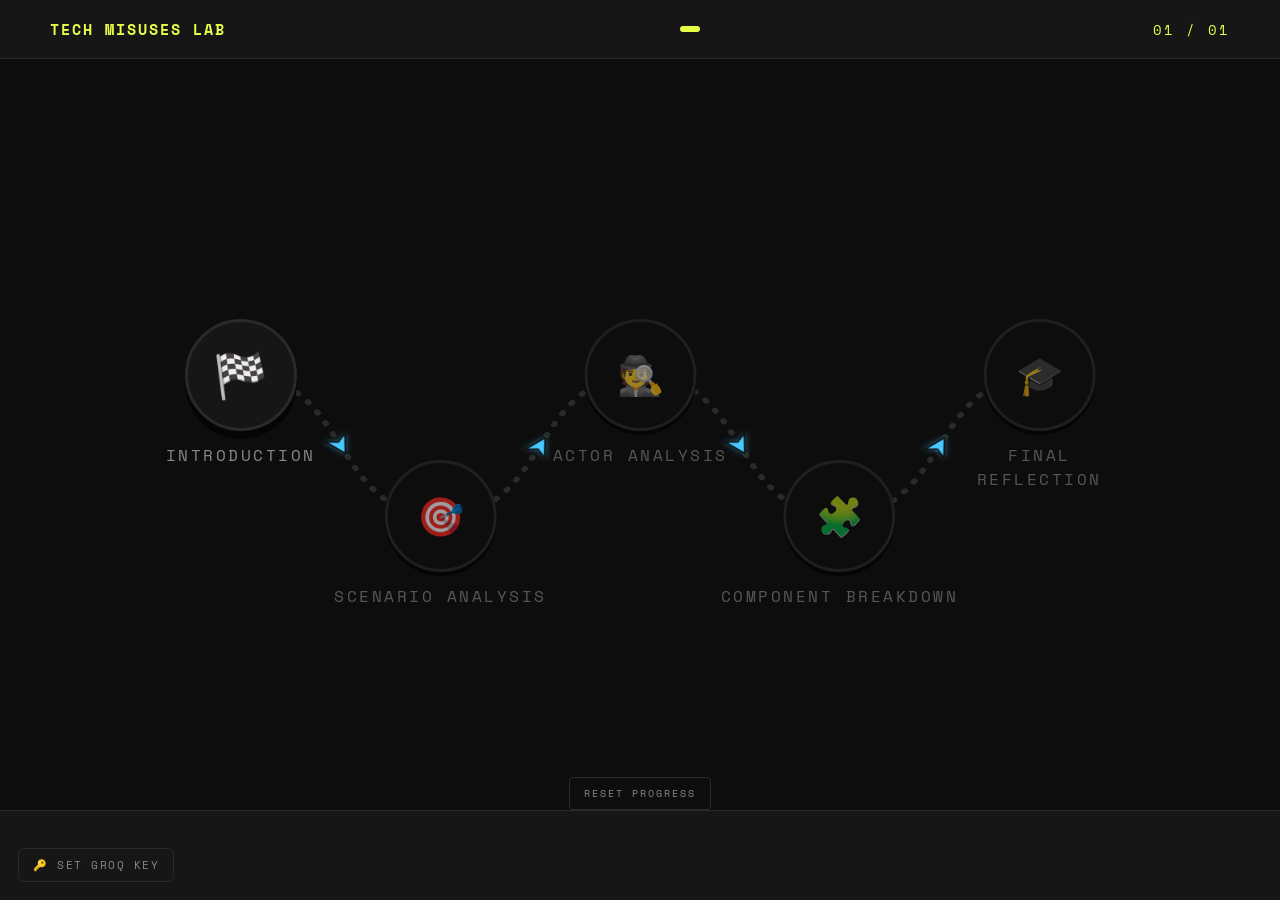
==== commit cc251e7e: "finished app" ====
--- a/index.html
+++ b/index.html
@@ -98,13 +98,24 @@
 
 <script src="js/core.js"></script>
 <script>
-  /* ── Home mode flag ──
-     Default: grid. Activate alternate homes via URL param (persisted in localStorage):
-       index.html?path=1       → serpentine path
-       index.html?path=levels  → level cards (click a level to pick one of two options)
-       index.html?path=0       → grid (clears flag) */
+  /* Visit index.html?reset=1 once to wipe all stored progress
+     (completed:*, survey:*, home_path) and reload at /. */
   (function() {
     const params = new URLSearchParams(window.location.search);
+    if (params.has('reset')) {
+      try {
+        const toRemove = [];
+        for (let i = 0; i < localStorage.length; i++) {
+          const k = localStorage.key(i);
+          if (k && (k.startsWith('completed:') || k.startsWith('survey:') || k === 'home_path')) {
+            toRemove.push(k);
+          }
+        }
+        toRemove.forEach(k => localStorage.removeItem(k));
+      } catch (e) {}
+      window.location.replace(window.location.pathname);
+      return;
+    }
     if (params.has('path')) {
       const v = params.get('path');
       try {
@@ -210,9 +221,7 @@
   const PATH_NODES = LEVEL_GROUPS.flatMap(g => g.solo ? [g.node] : g.nodes);
   const NODES_PER_LEVEL = 2;
 
-  // DEBUG: when true, every level is unlocked regardless of completion state.
-  // Flip back to false (or remove) before shipping.
-  const DEBUG_UNLOCK_ALL = true;
+  const DEBUG_UNLOCK_ALL = false;
 
   function isCompleted(id) {
     try { return localStorage.getItem('completed:' + id) === '1'; } catch (e) { return false; }
@@ -300,7 +309,7 @@
         + (open ? '' : ' locked')
         + (opt.locked ? ' tbd' : '')
         + (completed ? ' done' : '');
-      const symbol = !open ? '🔒' : (completed ? '✓' : opt.icon);
+      const symbol = completed ? '✓' : opt.icon;
       node.style.left = `calc(50% + ${positions[idx].x - W / 2}px)`;
       node.style.top  = `${positions[idx].y - NODE_R}px`;
       node.innerHTML = `
@@ -538,7 +547,7 @@
       stop.style.left = `${(positions[idx].x / W) * 100}%`;
       stop.style.top  = `${(positions[idx].y / H) * 100}%`;
 
-      const symbol = !open ? '🔒' : (done ? '✓' : pillIcon);
+      const symbol = done ? '✓' : pillIcon;
       const popoverTitle = group.solo
         ? label
         : `${label}: choose a product`;
--- a/styles.css
+++ b/styles.css
@@ -18,7 +18,7 @@
 
 /* SLIDES */
 .slides-wrapper { flex: 1; overflow: hidden; position: relative; }
-.slide { position: absolute; inset: 0; padding: 0 0%; display: flex; flex-direction: column; align-items: center; text-align: center; opacity: 0; transform: translateX(60px); transition: all 0.45s cubic-bezier(0.1,0,0.1,1); pointer-events: none; overflow-y: auto; }
+.slide { position: absolute; inset: 0; padding: 0 5%; display: flex; flex-direction: column; align-items: center; text-align: center; opacity: 0; transform: translateX(60px); transition: all 0.45s cubic-bezier(0.1,0,0.1,1); pointer-events: none; overflow-y: auto; }
 .slide::before, .slide::after { content: ''; flex: 1; min-height: 20px; }
 .slide.left-align { align-items: flex-start; text-align: left; }
 .slide.active { opacity: 1; transform: translateX(0); pointer-events: all; }
@@ -532,7 +532,7 @@
 .printer-canvas {
   position: relative;
   display: inline-block;
-  width: 100%;
+  width: 90%;
   max-width: 750px;
 }
 .printer-canvas img { display: block; width: 100%; height: auto; border-radius: 8px; border: 1px solid var(--border); }
@@ -565,7 +565,7 @@
 }
 .drop-overlay { position: absolute; cursor: pointer; transition: all 0.2s; border: 2px solid transparent; background: rgba(232,255,71,0.05); border-radius: 4px; z-index: 2; }
 .drop-overlay:hover { background: rgba(232,255,71,0.15); border-color: var(--accent3); z-index: 3; }
-.drop-overlay.filled { background: rgba(232,255,71,0.25); border-color: var(--accent); }
+.drop-overlay.filled { background: rgba(232,255,71,0); border-color: rgba(232,255,71,0); }
 .drop-overlay::before { content: ''; position: absolute; top: 0; left: 0; right: 0; bottom: 0; background: #000; border-radius: 4px; transition: opacity 0.4s ease; opacity: 1; pointer-events: none; }
 .drop-overlay.correct::before { opacity: 0; }
 .component-label-overlay { position: absolute; font-family: 'Space Mono', monospace; font-size: 14px; color: var(--accent); letter-spacing: 1px; text-transform: uppercase; white-space: nowrap; pointer-events: none; opacity: 0; transition: opacity 0.3s ease; z-index: 2; }
@@ -843,3 +843,69 @@
   .stat-value { font-size: 17px; }
   .stat-icon { font-size: 19px; }
 }
+
+/* ── Inline (embedded-in-slide) celebration ───────────────────────────── */
+.completion-slide-inner {
+  position: relative;
+  width: 100%;
+  max-width: 720px;
+  margin: 0 auto;
+  display: flex;
+  align-items: center;
+  justify-content: center;
+  opacity: 0;
+  transition: opacity 0.45s ease;
+}
+.completion-slide-inner.show { opacity: 1; }
+
+.completion-card-inline {
+  background: var(--surface);
+  border: 2px solid var(--accent);
+  border-radius: 24px;
+  padding: 48px 44px 36px;
+  text-align: center;
+  max-width: 640px;
+  width: 100%;
+  box-shadow: 0 20px 60px rgba(232,255,71,0.18), 0 0 0 1px rgba(232,255,71,0.08);
+  color: var(--text);
+  font-family: 'Inter', sans-serif;
+  position: relative;
+  z-index: 2;
+  transform: scale(0.85);
+  opacity: 0;
+  transition: transform 0.55s cubic-bezier(0.34, 1.56, 0.64, 1), opacity 0.35s ease;
+}
+.completion-slide-inner.show .completion-card-inline {
+  transform: scale(1);
+  opacity: 1;
+}
+
+.completion-card-inline .completion-title {
+  color: var(--accent);
+  text-shadow: 0 4px 16px rgba(232,255,71,0.25);
+}
+.completion-card-inline .completion-subtitle {
+  color: var(--muted);
+}
+.completion-card-inline .stat-card {
+  background: #0d0d0d;
+}
+.completion-card-inline .stat-value {
+  color: var(--text);
+}
+.completion-card-inline .completion-btn {
+  background: var(--accent);
+  color: #000;
+  box-shadow: 0 5px 0 0 #5e6a00;
+}
+.completion-card-inline .completion-btn:hover  { background: #d4e83e; }
+.completion-card-inline .completion-btn:active { box-shadow: 0 1px 0 0 #5e6a00; }
+
+/* Confetti scoped to the inline container (doesn't cover the topbar/nav) */
+.completion-confetti-inline {
+  position: absolute; inset: 0;
+  pointer-events: none;
+  z-index: 1;
+  overflow: hidden;
+  border-radius: 24px;
+}
